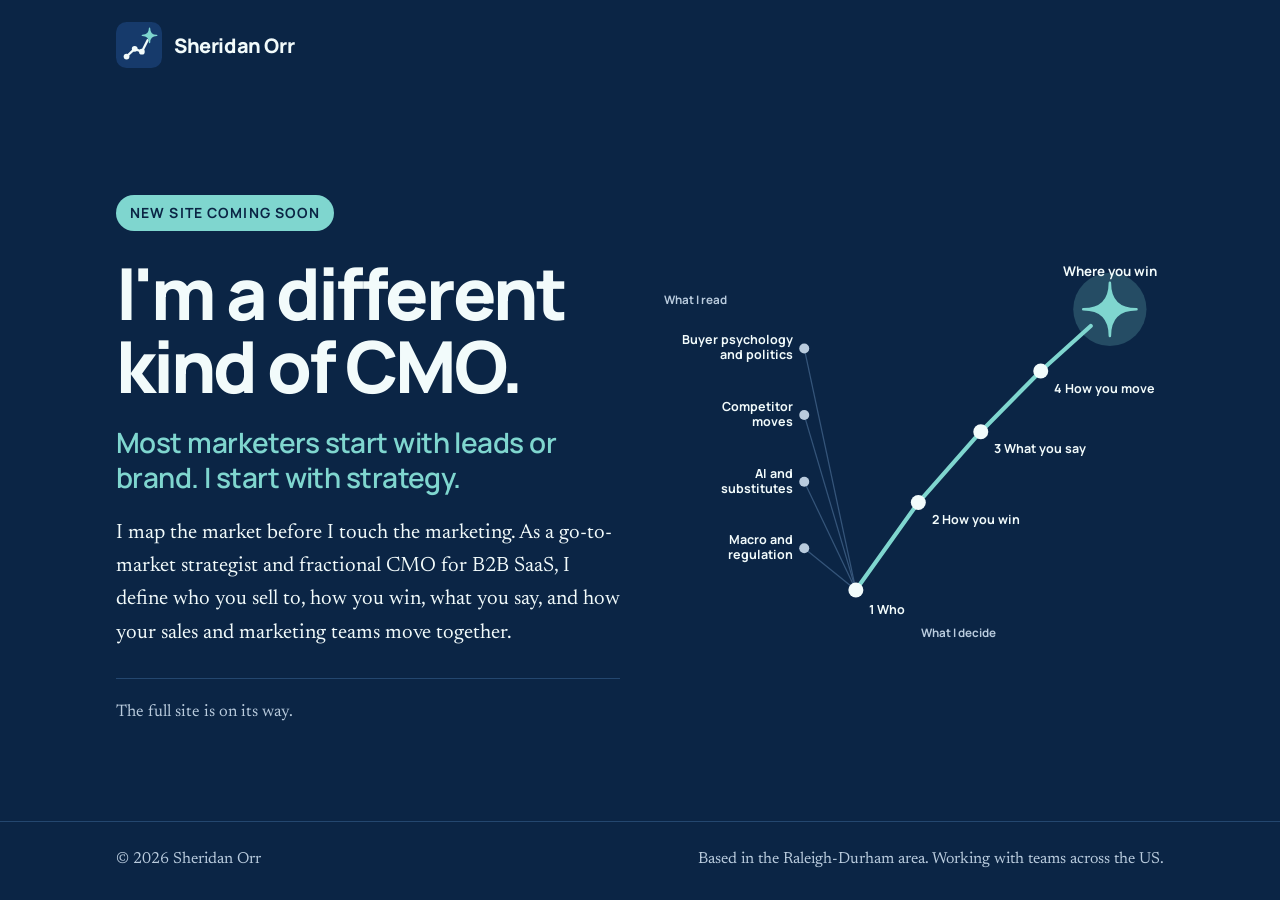
==== index.html @ fd5b73d7 "Add coming soon page Co-Authored-By: Claude Opus 5.5 <noreply@anthropic.com>" ====
<!DOCTYPE html>
<html lang="en">
<head>
<meta charset="utf-8">
<meta name="viewport" content="width=device-width, initial-scale=1, viewport-fit=cover">
<title>Sheridan Orr | Coming Soon</title>
<meta name="description" content="Go-to-market strategist and fractional CMO for B2B SaaS. I map the market before I touch the marketing. New site coming soon.">
<link rel="icon" href="data:image/svg+xml,%3Csvg xmlns='http://www.w3.org/2000/svg' viewBox='0 0 48 48'%3E%3Crect width='48' height='48' rx='11' fill='%230B2545'/%3E%3Cpath d='M11 36 L19.5 28 L27 31 L33 19' fill='none' stroke='%23F2FBFB' stroke-width='2.4' stroke-linecap='round' stroke-linejoin='round'/%3E%3Ccircle cx='11' cy='36' r='3' fill='%23F2FBFB'/%3E%3Ccircle cx='19.5' cy='28' r='3' fill='%23F2FBFB'/%3E%3Ccircle cx='27' cy='31' r='3' fill='%23F2FBFB'/%3E%3Cpath d='M35 6.5 Q35 14 42.5 14 Q35 14 35 21.5 Q35 14 27.5 14 Q35 14 35 6.5 Z' fill='%237FD6CF'/%3E%3C/svg%3E">
<link rel="preconnect" href="https://fonts.googleapis.com">
<link rel="preconnect" href="https://fonts.gstatic.com" crossorigin>
<link href="https://fonts.googleapis.com/css2?family=Manrope:wght@600;700;800&family=Newsreader:opsz,wght@6..72,400&display=swap" rel="stylesheet">
<style>
  :root {
    --navy: #0B2545;
    --on-navy: #F2FBFB;
    --on-navy-muted: #B9CBDD;
    --aqua: #7FD6CF;
    --coral: #F2705E;
    --node-faint: #35557A;
    --navy-rule: #24476F;
    --display: "Manrope", "Helvetica Neue", Arial, sans-serif;
    --text: "Newsreader", Georgia, "Times New Roman", serif;
  }
  *, *::before, *::after { box-sizing: border-box; }
  html, body { height: 100%; }
  body {
    margin: 0;
    background: var(--navy);
    color: var(--on-navy);
    font-family: var(--text);
    font-size: 1.1875rem;
    line-height: 1.65;
    -webkit-font-smoothing: antialiased;
    display: flex;
    flex-direction: column;
    min-height: 100vh;
    padding: env(safe-area-inset-top, 0px) 0 env(safe-area-inset-bottom, 0px);
  }
  .wrap { width: 100%; max-width: 1160px; margin: 0 auto; padding: 0 clamp(16px, 5vw, 56px); }

  header { padding: 22px 0; }
  .brand { display: inline-flex; align-items: center; gap: 12px; font-family: var(--display); font-weight: 800; font-size: 1.25rem; letter-spacing: -0.02em; }
  .brand svg { width: 46px; height: 46px; flex: none; }

  main { flex: 1; display: flex; align-items: center; }
  .hero { display: grid; grid-template-columns: repeat(12, 1fr); gap: 32px; align-items: center; padding: clamp(32px, 6vw, 72px) 0; }
  .hero-main { grid-column: 1 / span 6; }
  .hero-art { grid-column: 7 / span 6; }
  .hero-art svg { width: 100%; height: auto; display: block; }

  .eyebrow {
    display: inline-block;
    font-family: var(--display); font-weight: 700; font-size: 0.875rem;
    letter-spacing: 0.08em; text-transform: uppercase;
    color: var(--navy); background: var(--aqua);
    padding: 6px 14px; border-radius: 999px; margin: 0 0 26px;
  }
  h1 { font-family: var(--display); font-weight: 800; font-size: clamp(2.6rem, 5.6vw, 4.75rem); line-height: 1.02; letter-spacing: -0.04em; margin: 0 0 22px; text-wrap: balance; }
  .sub { font-family: var(--display); font-weight: 600; font-size: clamp(1.25rem, 2.2vw, 1.75rem); line-height: 1.25; letter-spacing: -0.02em; margin: 0 0 22px; color: var(--aqua); }
  .lede { font-size: 1.3rem; line-height: 1.6; max-width: 30em; margin: 0; color: var(--on-navy); }
  .note { margin: 28px 0 0; padding-top: 20px; border-top: 1px solid var(--navy-rule); max-width: 30em; color: var(--on-navy-muted); font-size: 1.05rem; }

  footer { padding: 24px 0 28px; color: var(--on-navy-muted); font-size: 1rem; border-top: 1px solid var(--navy-rule); }
  footer .wrap { display: flex; justify-content: space-between; gap: 12px; flex-wrap: wrap; }

  @media (max-width: 900px) {
    .hero { gap: 40px; }
    .hero-main, .hero-art { grid-column: 1 / -1; }
    .hero-art { max-width: 520px; }
  }
</style>
</head>
<body>

<header>
  <div class="wrap">
    <div class="brand">
      <svg viewBox="0 0 48 48" aria-hidden="true">
        <rect width="48" height="48" rx="11" fill="#163A6B"/>
        <path d="M11 36 L19.5 28 L27 31 L33 19" fill="none" stroke="#F2FBFB" stroke-width="2.4" stroke-linecap="round" stroke-linejoin="round"/>
        <circle cx="11" cy="36" r="3" fill="#F2FBFB"/>
        <circle cx="19.5" cy="28" r="3" fill="#F2FBFB"/>
        <circle cx="27" cy="31" r="3" fill="#F2FBFB"/>
        <path d="M35 6.5 Q35 14 42.5 14 Q35 14 35 21.5 Q35 14 27.5 14 Q35 14 35 6.5 Z" fill="#7FD6CF" stroke="#7FD6CF" stroke-width="1.4" stroke-linejoin="round"/>
      </svg>
      <span>Sheridan Orr</span>
    </div>
  </div>
</header>

<main>
  <div class="wrap">
    <div class="hero">
      <div class="hero-main">
        <p class="eyebrow">New site coming soon</p>
        <h1>I'm a different kind of CMO.</h1>
        <p class="sub">Most marketers start with leads or brand. I start with strategy.</p>
        <p class="lede">I map the market before I touch the marketing. As a go-to-market strategist and fractional CMO for B2B SaaS, I define who you sell to, how you win, what you say, and how your sales and marketing teams move together.</p>
        <p class="note">The full site is on its way.</p>
      </div>
      <div class="hero-art">
        <svg viewBox="0 0 610 480" role="img" aria-label="Four forces on the left: buyer psychology and politics, competitor moves, AI and substitutes, and macro and regulation. They converge into a rising path of four decisions: who, how you win, what you say, and how you move. The path ends at a bright star labeled where you win.">
          <text x="10" y="52" font-family="Manrope, Helvetica, Arial, sans-serif" font-weight="700" font-size="14" fill="#B9CBDD">What I read</text>
          <g stroke="#35557A" stroke-width="1.5" fill="none">
            <path d="M178 105 L240 395"/><path d="M178 185 L240 395"/><path d="M178 265 L240 395"/><path d="M178 345 L240 395"/>
          </g>
          <g fill="#B9CBDD"><circle cx="178" cy="105" r="6"/><circle cx="178" cy="185" r="6"/><circle cx="178" cy="265" r="6"/><circle cx="178" cy="345" r="6"/></g>
          <g font-family="Manrope, Helvetica, Arial, sans-serif" font-weight="700" font-size="15" fill="#F2FBFB" text-anchor="end">
            <text x="164" y="100">Buyer psychology</text><text x="164" y="118">and politics</text>
            <text x="164" y="180">Competitor</text><text x="164" y="198">moves</text>
            <text x="164" y="260">AI and</text><text x="164" y="278">substitutes</text>
            <text x="164" y="340">Macro and</text><text x="164" y="358">regulation</text>
          </g>
          <path d="M240 395 L315 290 L390 205 L462 132 L522 78" fill="none" stroke="#7FD6CF" stroke-width="5" stroke-linecap="round" stroke-linejoin="round"/>
          <g fill="#F2FBFB"><circle cx="240" cy="395" r="9"/><circle cx="315" cy="290" r="9"/><circle cx="390" cy="205" r="9"/><circle cx="462" cy="132" r="9"/></g>
          <g font-family="Manrope, Helvetica, Arial, sans-serif" font-weight="700" font-size="15" fill="#F2FBFB">
            <text x="256" y="424">1  Who</text>
            <text x="331" y="316">2  How you win</text>
            <text x="406" y="231">3  What you say</text>
            <text x="478" y="158">4  How you move</text>
            <text x="318" y="452" font-size="14" fill="#B9CBDD">What I decide</text>
          </g>
          <circle cx="545" cy="58" r="44" fill="#7FD6CF" opacity="0.22"/>
          <path d="M545 26 Q545 58 577 58 Q545 58 545 90 Q545 58 513 58 Q545 58 545 26 Z" fill="#7FD6CF" stroke="#7FD6CF" stroke-width="3" stroke-linejoin="round"/>
          <text x="545" y="18" font-family="Manrope, Helvetica, Arial, sans-serif" font-weight="700" font-size="16" fill="#F2FBFB" text-anchor="middle">Where you win</text>
        </svg>
      </div>
    </div>
  </div>
</main>

<footer>
  <div class="wrap">
    <span>&copy; 2026 Sheridan Orr</span>
    <span>Based in the Raleigh-Durham area. Working with teams across the US.</span>
  </div>
</footer>

</body>
</html>
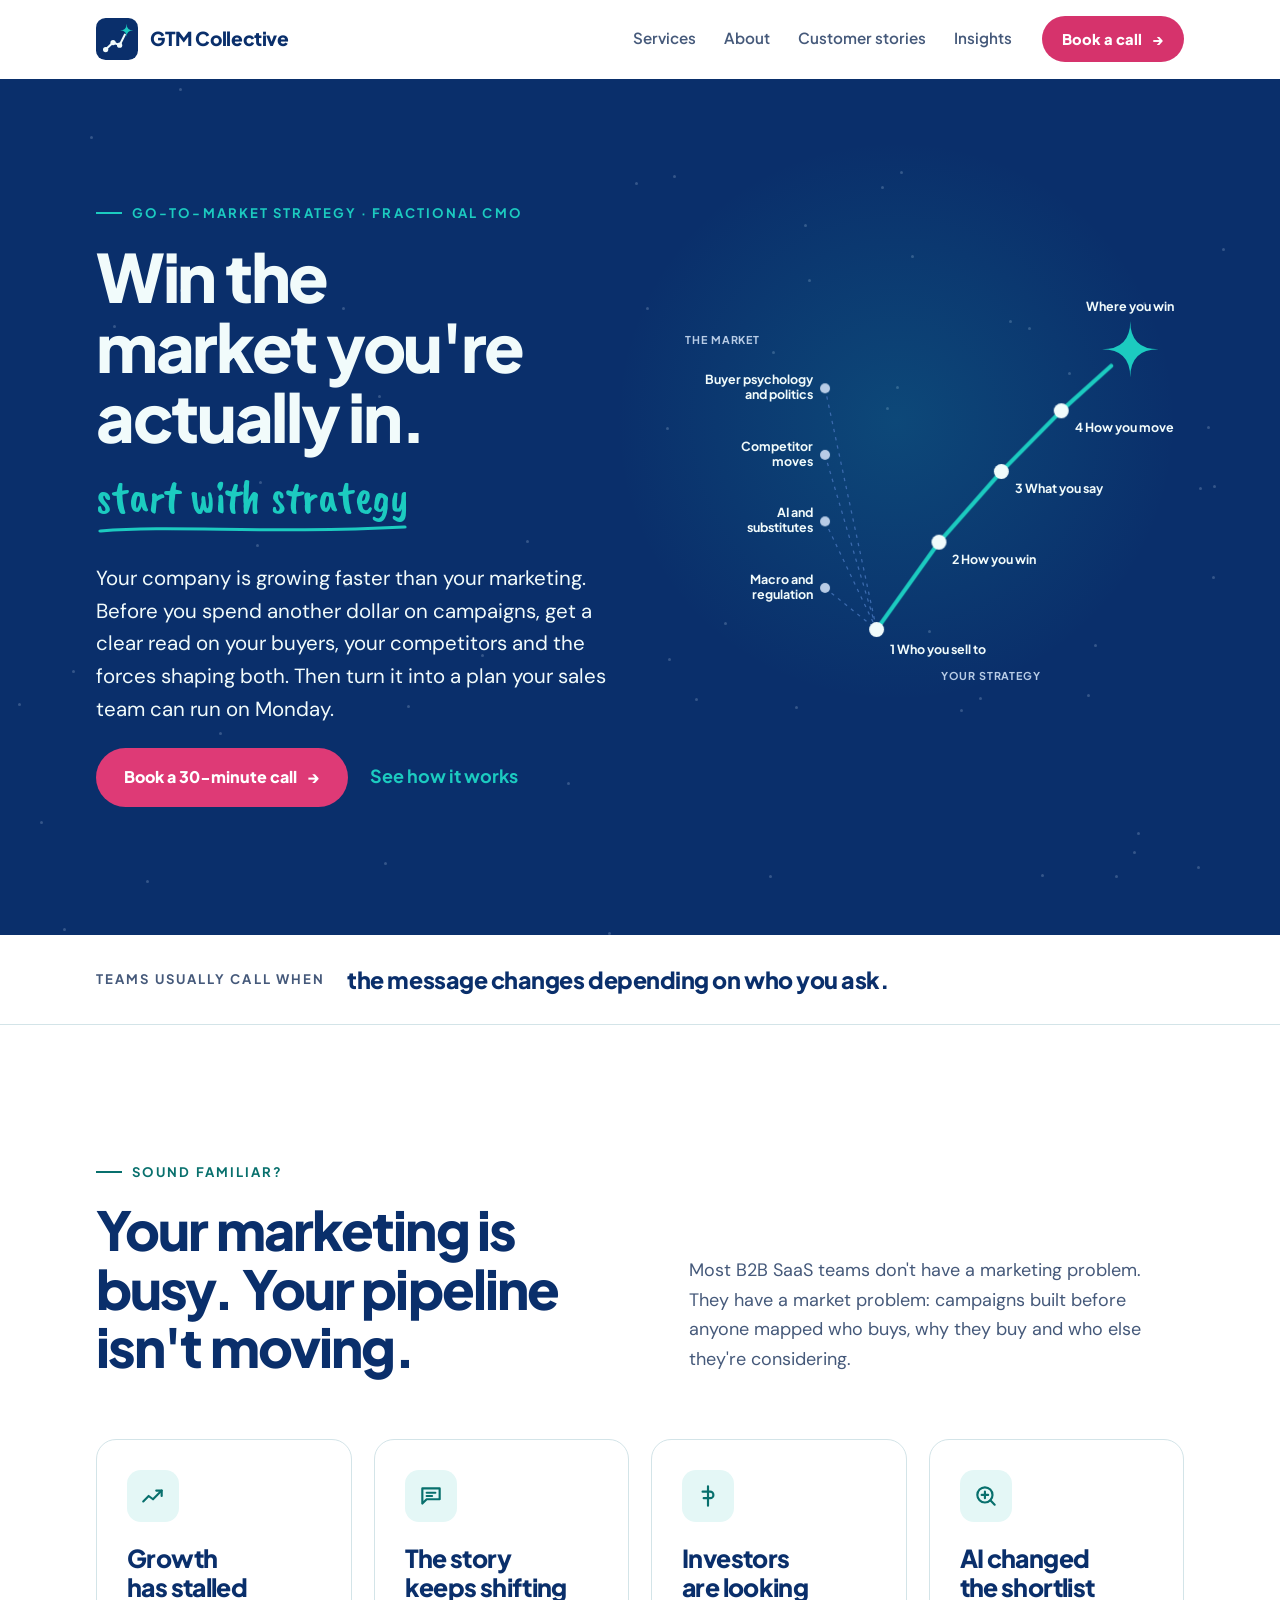
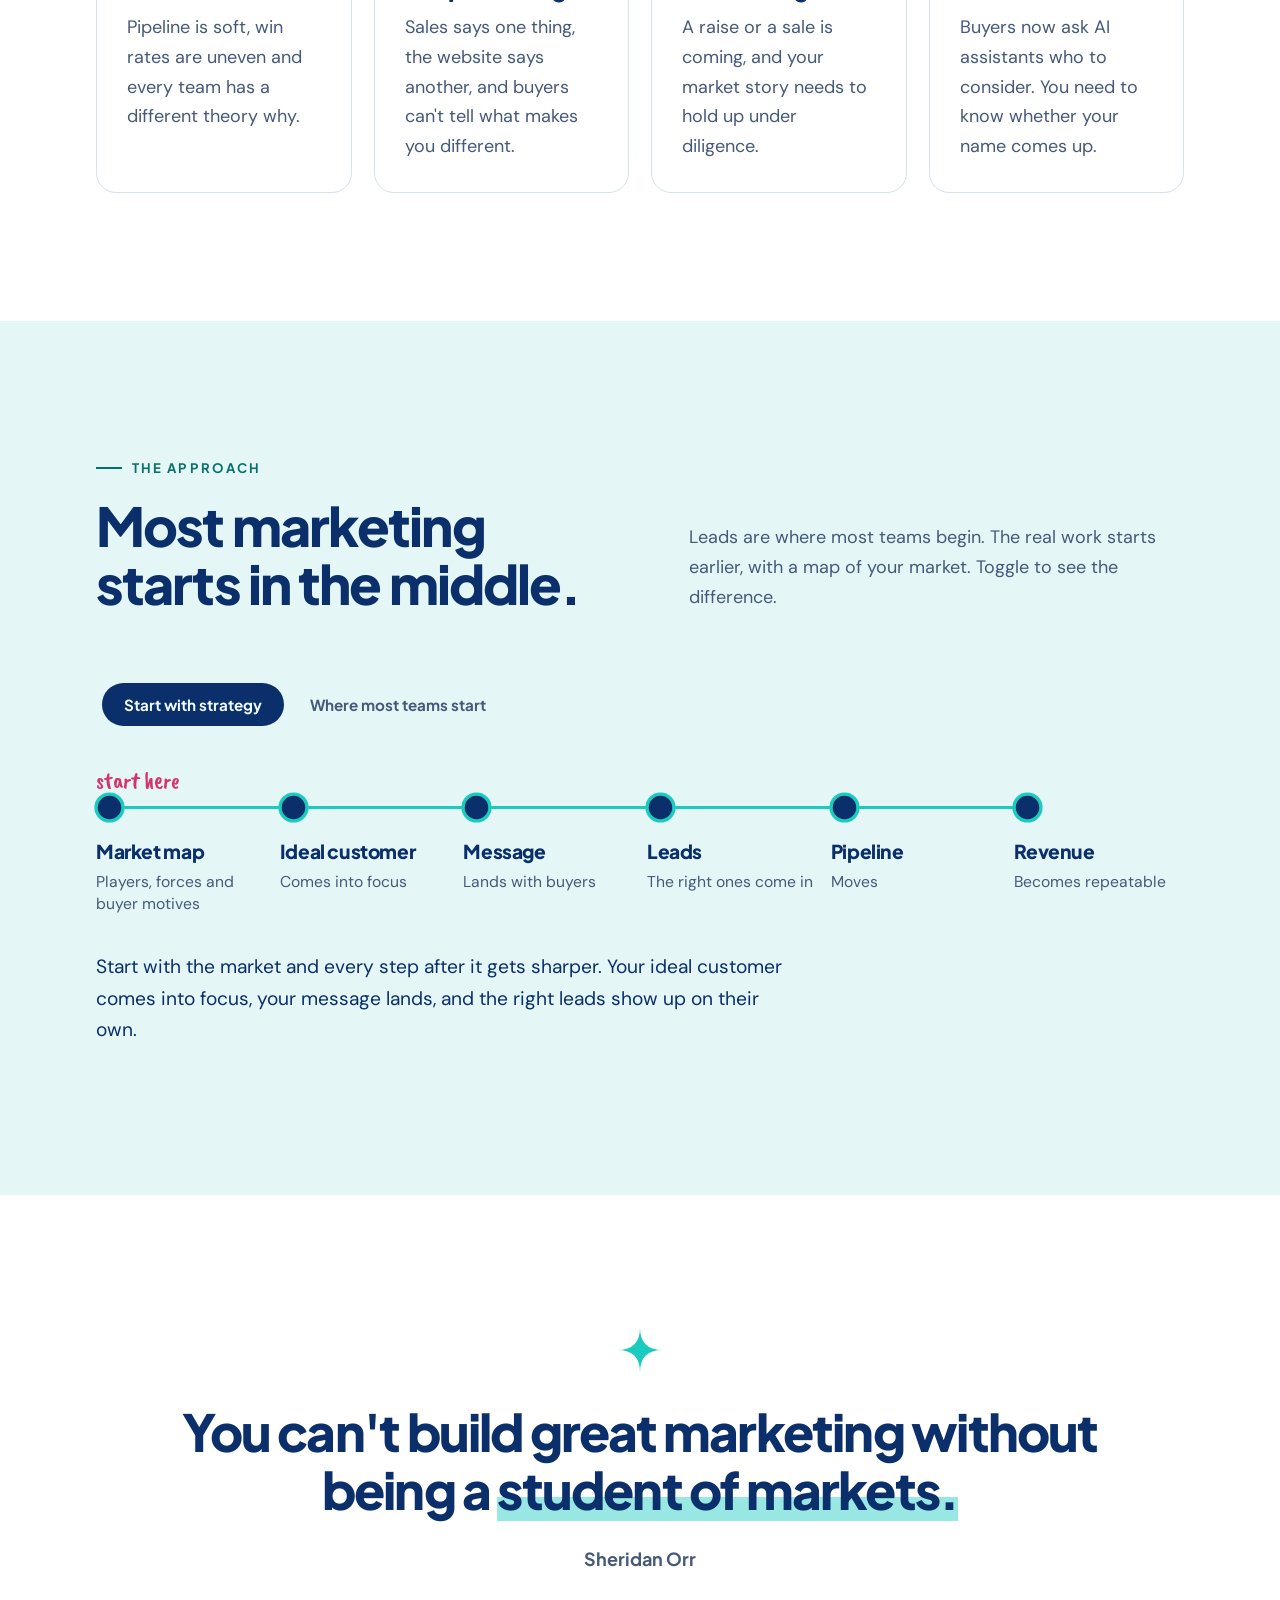
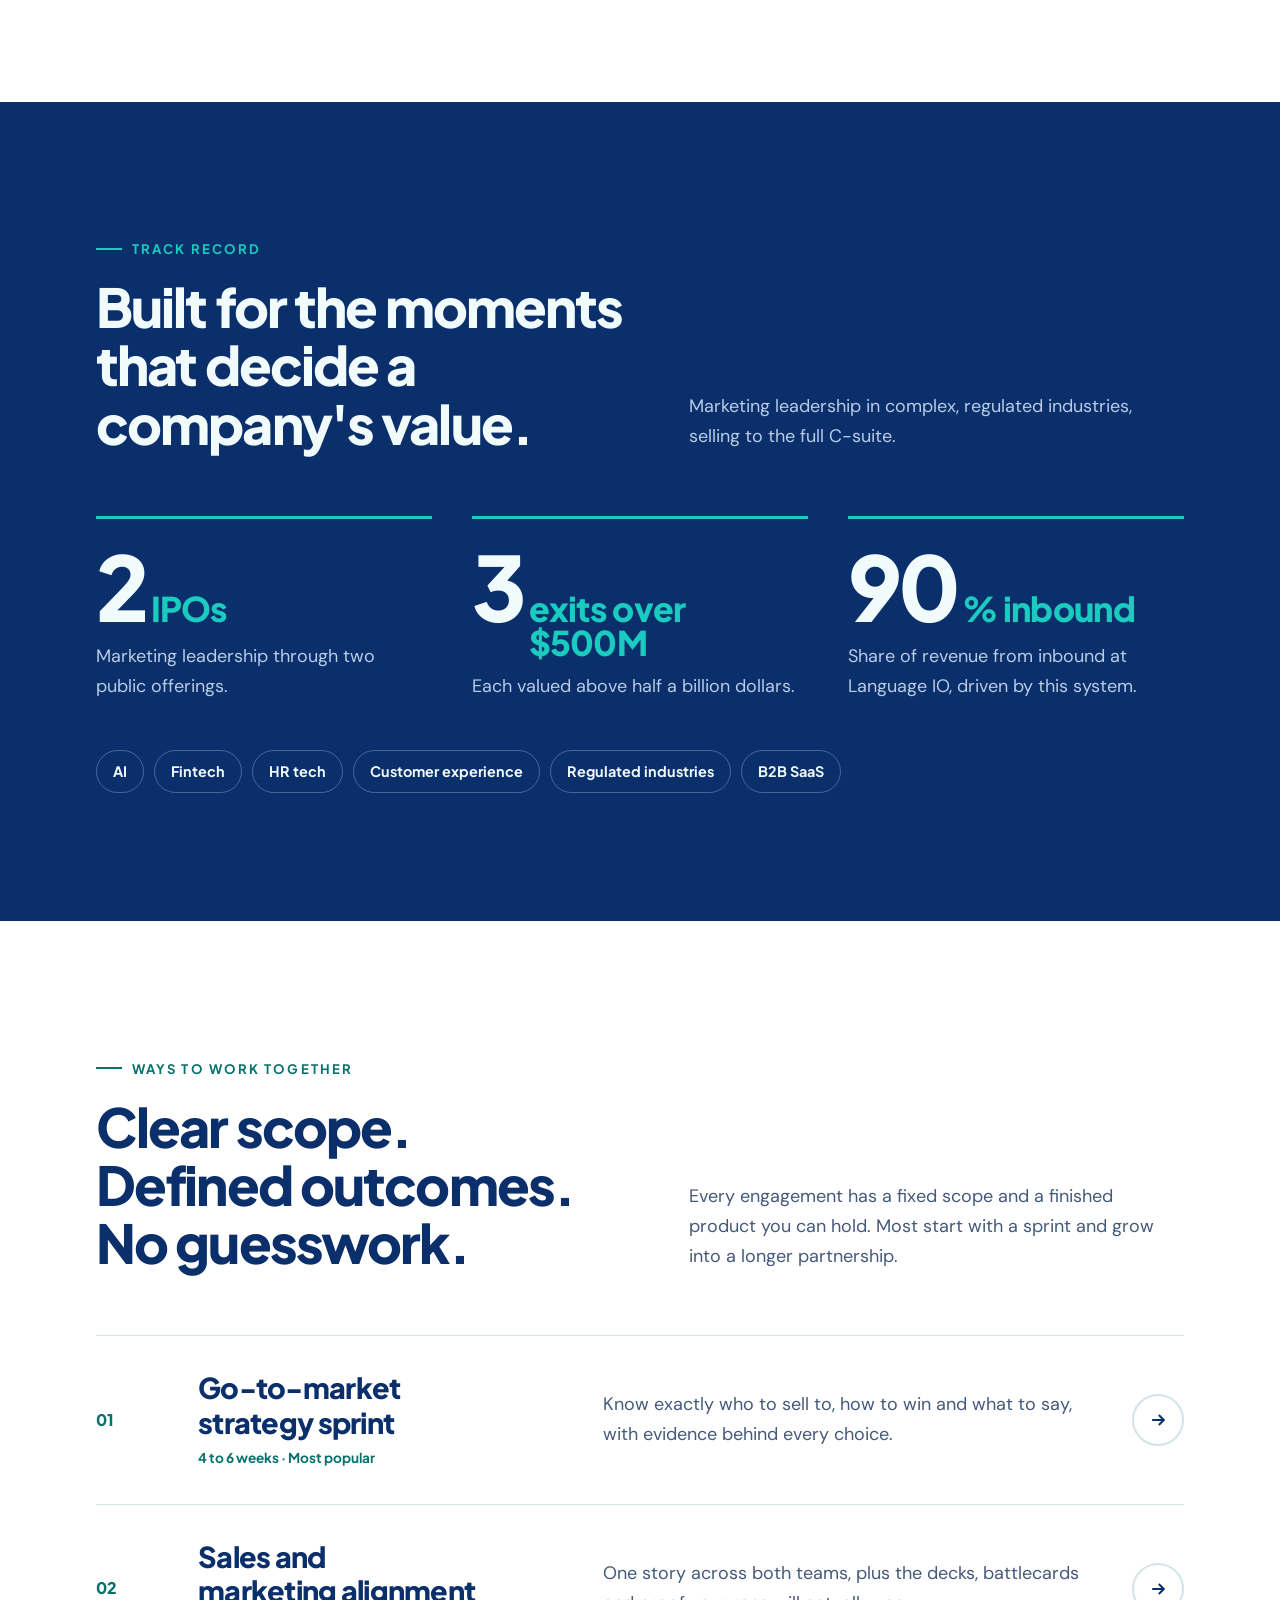
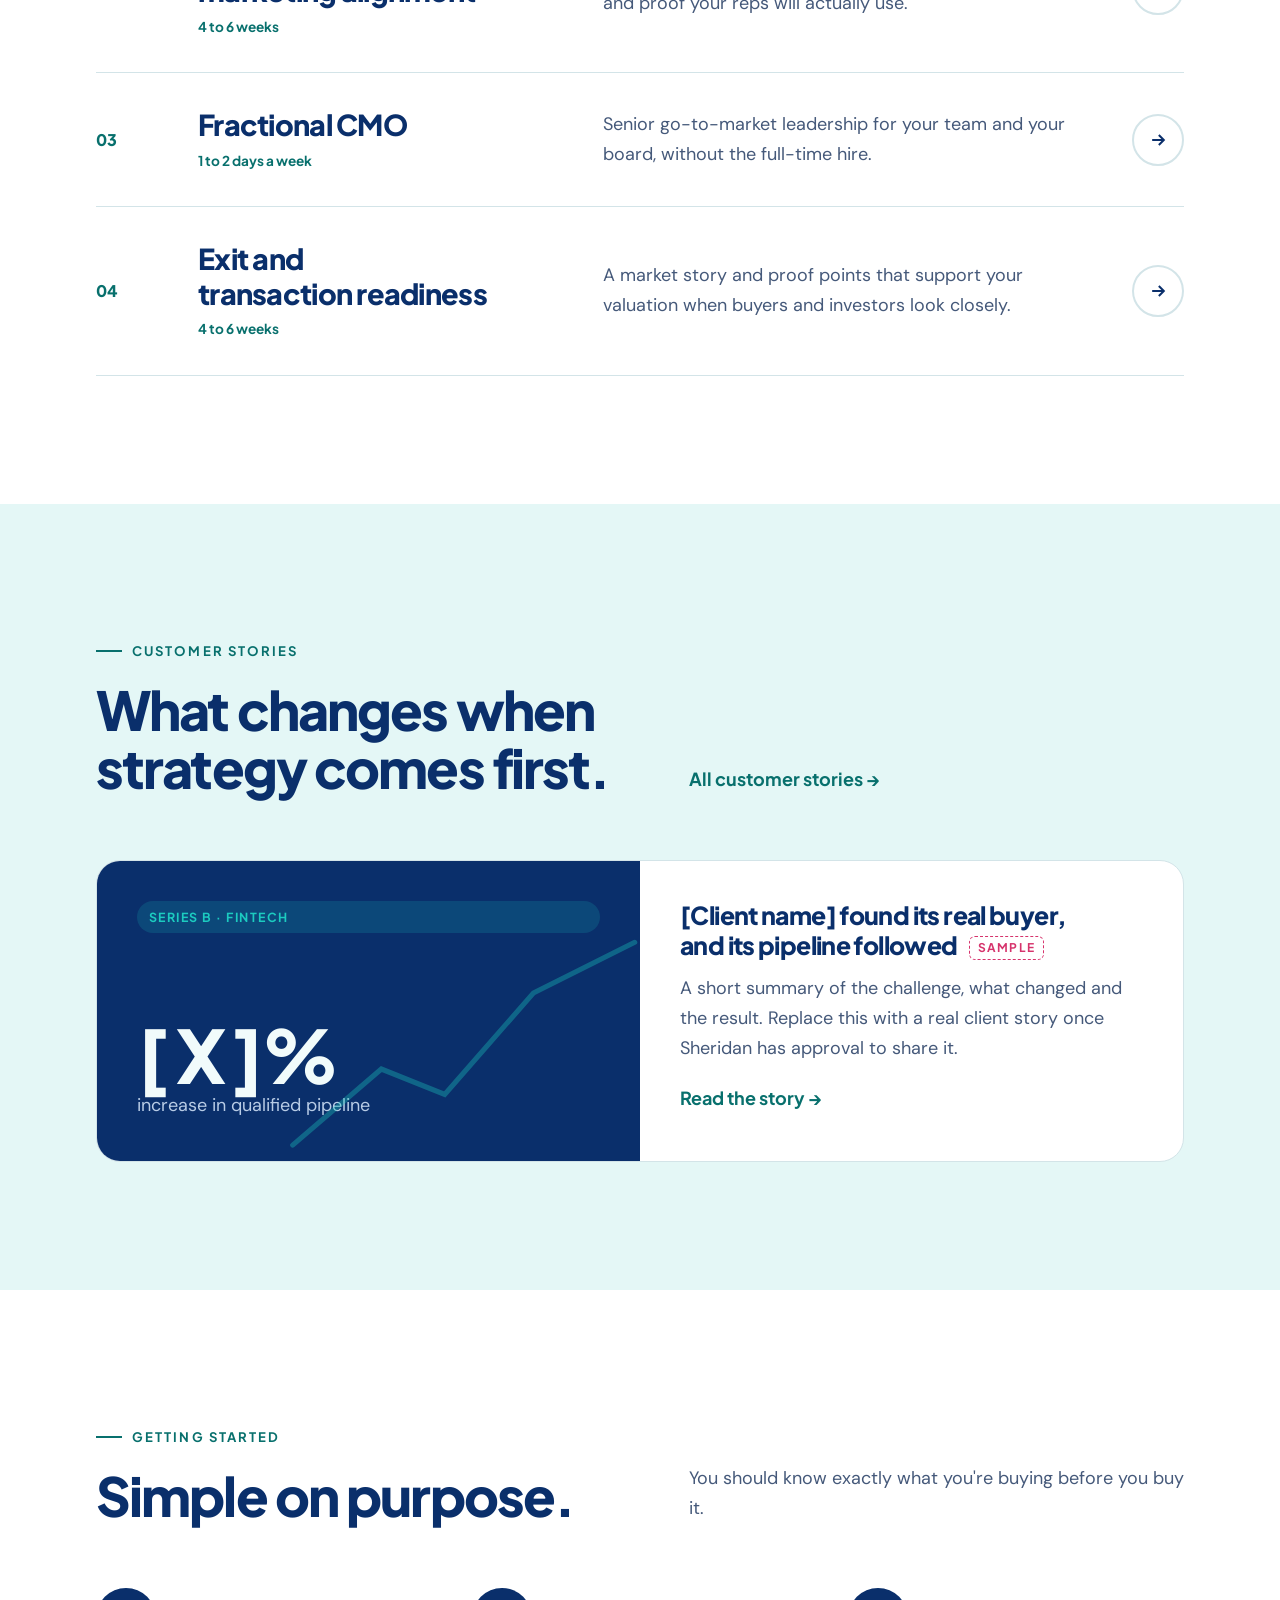
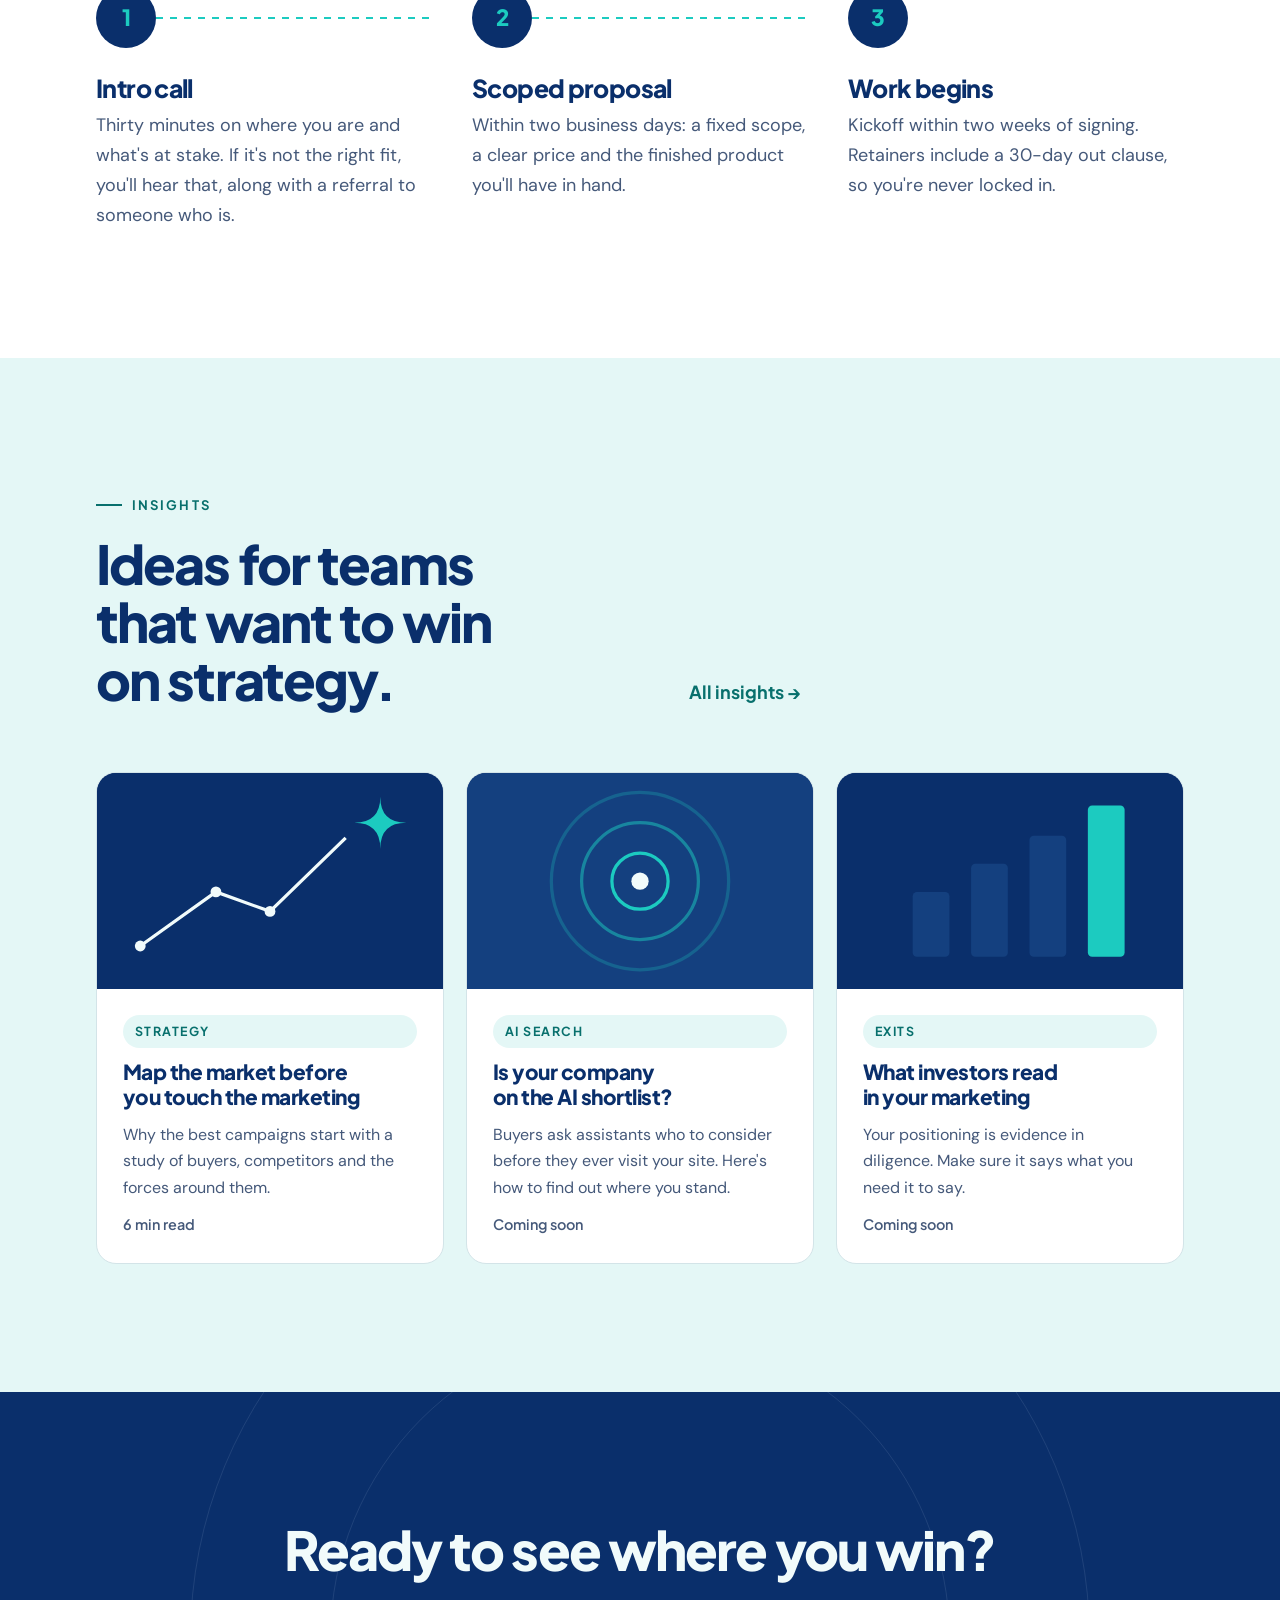
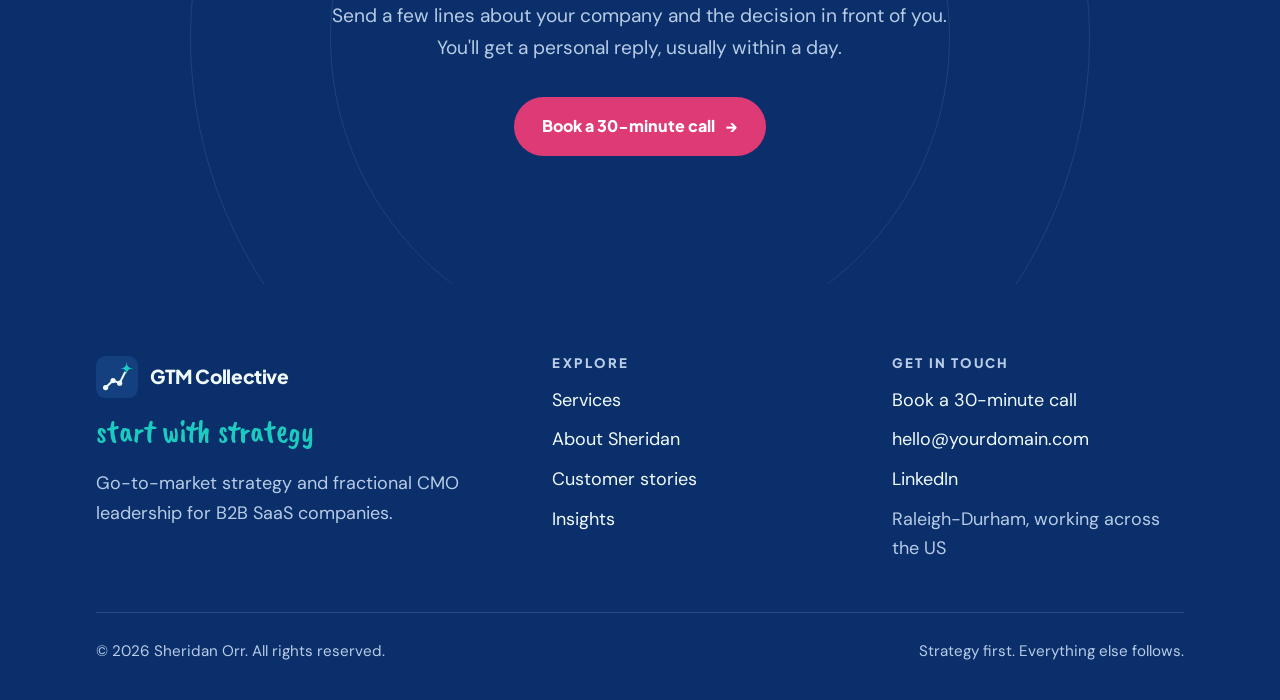
==== commit f2559dfd: "Launch the full GTM Collective site Replaces the coming soon page with the seven-page site: home, se" ====
--- a/index.html
+++ b/index.html
@@ -2,139 +2,218 @@
 <html lang="en">
 <head>
 <meta charset="utf-8">
-<meta name="viewport" content="width=device-width, initial-scale=1, viewport-fit=cover">
-<title>Sheridan Orr | Coming Soon</title>
-<meta name="description" content="Go-to-market strategist and fractional CMO for B2B SaaS. I map the market before I touch the marketing. New site coming soon.">
-<link rel="icon" href="data:image/svg+xml,%3Csvg xmlns='http://www.w3.org/2000/svg' viewBox='0 0 48 48'%3E%3Crect width='48' height='48' rx='11' fill='%230B2545'/%3E%3Cpath d='M11 36 L19.5 28 L27 31 L33 19' fill='none' stroke='%23F2FBFB' stroke-width='2.4' stroke-linecap='round' stroke-linejoin='round'/%3E%3Ccircle cx='11' cy='36' r='3' fill='%23F2FBFB'/%3E%3Ccircle cx='19.5' cy='28' r='3' fill='%23F2FBFB'/%3E%3Ccircle cx='27' cy='31' r='3' fill='%23F2FBFB'/%3E%3Cpath d='M35 6.5 Q35 14 42.5 14 Q35 14 35 21.5 Q35 14 27.5 14 Q35 14 35 6.5 Z' fill='%237FD6CF'/%3E%3C/svg%3E">
-<link rel="preconnect" href="https://fonts.googleapis.com">
-<link rel="preconnect" href="https://fonts.gstatic.com" crossorigin>
-<link href="https://fonts.googleapis.com/css2?family=Manrope:wght@600;700;800&family=Newsreader:opsz,wght@6..72,400&display=swap" rel="stylesheet">
-<style>
-  :root {
-    --navy: #0B2545;
-    --on-navy: #F2FBFB;
-    --on-navy-muted: #B9CBDD;
-    --aqua: #7FD6CF;
-    --coral: #F2705E;
-    --node-faint: #35557A;
-    --navy-rule: #24476F;
-    --display: "Manrope", "Helvetica Neue", Arial, sans-serif;
-    --text: "Newsreader", Georgia, "Times New Roman", serif;
-  }
-  *, *::before, *::after { box-sizing: border-box; }
-  html, body { height: 100%; }
-  body {
-    margin: 0;
-    background: var(--navy);
-    color: var(--on-navy);
-    font-family: var(--text);
-    font-size: 1.1875rem;
-    line-height: 1.65;
-    -webkit-font-smoothing: antialiased;
-    display: flex;
-    flex-direction: column;
-    min-height: 100vh;
-    padding: env(safe-area-inset-top, 0px) 0 env(safe-area-inset-bottom, 0px);
-  }
-  .wrap { width: 100%; max-width: 1160px; margin: 0 auto; padding: 0 clamp(16px, 5vw, 56px); }
-
-  header { padding: 22px 0; }
-  .brand { display: inline-flex; align-items: center; gap: 12px; font-family: var(--display); font-weight: 800; font-size: 1.25rem; letter-spacing: -0.02em; }
-  .brand svg { width: 46px; height: 46px; flex: none; }
-
-  main { flex: 1; display: flex; align-items: center; }
-  .hero { display: grid; grid-template-columns: repeat(12, 1fr); gap: 32px; align-items: center; padding: clamp(32px, 6vw, 72px) 0; }
-  .hero-main { grid-column: 1 / span 6; }
-  .hero-art { grid-column: 7 / span 6; }
-  .hero-art svg { width: 100%; height: auto; display: block; }
-
-  .eyebrow {
-    display: inline-block;
-    font-family: var(--display); font-weight: 700; font-size: 0.875rem;
-    letter-spacing: 0.08em; text-transform: uppercase;
-    color: var(--navy); background: var(--aqua);
-    padding: 6px 14px; border-radius: 999px; margin: 0 0 26px;
-  }
-  h1 { font-family: var(--display); font-weight: 800; font-size: clamp(2.6rem, 5.6vw, 4.75rem); line-height: 1.02; letter-spacing: -0.04em; margin: 0 0 22px; text-wrap: balance; }
-  .sub { font-family: var(--display); font-weight: 600; font-size: clamp(1.25rem, 2.2vw, 1.75rem); line-height: 1.25; letter-spacing: -0.02em; margin: 0 0 22px; color: var(--aqua); }
-  .lede { font-size: 1.3rem; line-height: 1.6; max-width: 30em; margin: 0; color: var(--on-navy); }
-  .note { margin: 28px 0 0; padding-top: 20px; border-top: 1px solid var(--navy-rule); max-width: 30em; color: var(--on-navy-muted); font-size: 1.05rem; }
-
-  footer { padding: 24px 0 28px; color: var(--on-navy-muted); font-size: 1rem; border-top: 1px solid var(--navy-rule); }
-  footer .wrap { display: flex; justify-content: space-between; gap: 12px; flex-wrap: wrap; }
-
-  @media (max-width: 900px) {
-    .hero { gap: 40px; }
-    .hero-main, .hero-art { grid-column: 1 / -1; }
-    .hero-art { max-width: 520px; }
-  }
-</style>
+<meta name="viewport" content="width=device-width, initial-scale=1">
+<title>Sheridan Orr | Go-to-market strategy and fractional CMO</title>
+<meta name="description" content="Go-to-market strategy and fractional CMO leadership for B2B SaaS companies scaling faster than their marketing.">
+<link rel="preconnect" href="https://fonts.googleapis.com"><link rel="preconnect" href="https://fonts.gstatic.com" crossorigin>
+<link href="https://fonts.googleapis.com/css2?family=Plus+Jakarta+Sans:wght@600;700;800&family=DM+Sans:wght@400;500;700&family=Caveat+Brush&display=swap" rel="stylesheet">
+<link rel="stylesheet" href="assets/site.css">
 </head>
 <body>
-
-<header>
-  <div class="wrap">
-    <div class="brand">
-      <svg viewBox="0 0 48 48" aria-hidden="true">
-        <rect width="48" height="48" rx="11" fill="#163A6B"/>
-        <path d="M11 36 L19.5 28 L27 31 L33 19" fill="none" stroke="#F2FBFB" stroke-width="2.4" stroke-linecap="round" stroke-linejoin="round"/>
-        <circle cx="11" cy="36" r="3" fill="#F2FBFB"/>
-        <circle cx="19.5" cy="28" r="3" fill="#F2FBFB"/>
-        <circle cx="27" cy="31" r="3" fill="#F2FBFB"/>
-        <path d="M35 6.5 Q35 14 42.5 14 Q35 14 35 21.5 Q35 14 27.5 14 Q35 14 35 6.5 Z" fill="#7FD6CF" stroke="#7FD6CF" stroke-width="1.4" stroke-linejoin="round"/>
+<header id="site-head"></header>
+
+<main>
+<!-- HERO -->
+<div class="hero navy" data-glow>
+  <div class="stars" data-n="60"></div><div class="glow"></div>
+  <div class="wrap grid">
+    <div>
+      <div class="eyebrow">Go-to-market strategy &middot; Fractional CMO</div>
+      <h1 data-split>Win the market you're actually in.</h1>
+      <div class="script" data-ul>start with strategy</div>
+      <p class="lede">Your company is growing faster than your marketing. Before you spend another dollar on campaigns, get a clear read on your buyers, your competitors and the forces shaping both. Then turn it into a plan your sales team can run on Monday.</p>
+      <div class="btn-row">
+        <a class="btn" href="contact.html">Book a 30-minute call <span class="arr">&rarr;</span></a>
+        <a class="link" href="#approach">See how it works</a>
+      </div>
+    </div>
+    <div>
+      <svg class="map" viewBox="0 0 610 480" role="img" aria-label="Market forces converge into a rising path of four decisions: who you sell to, how you win, what you say and how you move. The path ends at a star labeled where you win.">
+        <text class="lbl cap" x="10" y="52" style="--t:.3s">The market</text>
+        <g>
+          <path class="force-line" d="M178 105 L240 395"/><path class="force-line" d="M178 185 L240 395"/><path class="force-line" d="M178 265 L240 395"/><path class="force-line" d="M178 345 L240 395"/>
+        </g>
+        <g fill="#B8CCE6"><circle class="node" cx="178" cy="105" r="6" style="--t:.4s;fill:#B8CCE6"/><circle class="node" cx="178" cy="185" r="6" style="--t:.5s;fill:#B8CCE6"/><circle class="node" cx="178" cy="265" r="6" style="--t:.6s;fill:#B8CCE6"/><circle class="node" cx="178" cy="345" r="6" style="--t:.7s;fill:#B8CCE6"/></g>
+        <g text-anchor="end">
+          <text class="lbl" x="164" y="100" style="--t:.45s">Buyer psychology</text><text class="lbl" x="164" y="118" style="--t:.45s">and politics</text>
+          <text class="lbl" x="164" y="180" style="--t:.55s">Competitor</text><text class="lbl" x="164" y="198" style="--t:.55s">moves</text>
+          <text class="lbl" x="164" y="260" style="--t:.65s">AI and</text><text class="lbl" x="164" y="278" style="--t:.65s">substitutes</text>
+          <text class="lbl" x="164" y="340" style="--t:.75s">Macro and</text><text class="lbl" x="164" y="358" style="--t:.75s">regulation</text>
+        </g>
+        <path class="path" d="M240 395 L315 290 L390 205 L462 132 L522 78"/>
+        <circle class="node" cx="240" cy="395" r="9" style="--t:1.1s"/><circle class="node" cx="315" cy="290" r="9" style="--t:1.5s"/><circle class="node" cx="390" cy="205" r="9" style="--t:1.9s"/><circle class="node" cx="462" cy="132" r="9" style="--t:2.3s"/>
+        <text class="lbl" x="256" y="424" style="--t:1.2s">1  Who you sell to</text>
+        <text class="lbl" x="331" y="316" style="--t:1.6s">2  How you win</text>
+        <text class="lbl" x="406" y="231" style="--t:2s">3  What you say</text>
+        <text class="lbl" x="478" y="158" style="--t:2.4s">4  How you move</text>
+        <text class="lbl cap" x="318" y="456" style="--t:2.5s">Your strategy</text>
+        <circle class="halo" cx="545" cy="58" r="40"/>
+        <path class="star" d="M545 24 Q545 58 579 58 Q545 58 545 92 Q545 58 511 58 Q545 58 545 24 Z"/>
+        <text class="lbl" x="545" y="12" text-anchor="middle" style="--t:2.9s">Where you win</text>
       </svg>
-      <span>Sheridan Orr</span>
-    </div>
-  </div>
-</header>
-
-<main>
-  <div class="wrap">
-    <div class="hero">
-      <div class="hero-main">
-        <p class="eyebrow">New site coming soon</p>
-        <h1>I'm a different kind of CMO.</h1>
-        <p class="sub">Most marketers start with leads or brand. I start with strategy.</p>
-        <p class="lede">I map the market before I touch the marketing. As a go-to-market strategist and fractional CMO for B2B SaaS, I define who you sell to, how you win, what you say, and how your sales and marketing teams move together.</p>
-        <p class="note">The full site is on its way.</p>
+    </div>
+  </div>
+</div>
+
+<!-- MOMENTS TICKER -->
+<div class="ticker">
+  <div class="wrap">
+    <span class="lbl">Teams usually call when</span>
+    <div class="rot" aria-live="polite">
+      <span>pipeline is soft and nobody agrees why.</span>
+      <span>the message changes depending on who you ask.</span>
+      <span>a raise or a sale is on the horizon.</span>
+      <span>buyers are building shortlists in AI assistants.</span>
+      <span>the first senior marketing hire is still a year away.</span>
+    </div>
+  </div>
+</div>
+
+<!-- SOUND FAMILIAR -->
+<section>
+  <div class="wrap">
+    <div class="sec-head">
+      <div class="rv"><div class="eyebrow">Sound familiar?</div><h2>Your marketing is busy. Your pipeline isn't moving.</h2></div>
+      <p class="rv" style="--d:.1s">Most B2B SaaS teams don't have a marketing problem. They have a market problem: campaigns built before anyone mapped who buys, why they buy and who else they're considering.</p>
+    </div>
+    <div class="cards four" data-stagger>
+      <div class="card"><div class="ic"><svg viewBox="0 0 24 24"><path d="M3 17l5-5 4 3 8-8"/><path d="M15 7h5v5"/></svg></div><h3>Growth has stalled</h3><p>Pipeline is soft, win rates are uneven and every team has a different theory why.</p></div>
+      <div class="card"><div class="ic"><svg viewBox="0 0 24 24"><path d="M4 5h16v10H8l-4 4z"/><path d="M8 9h8M8 12h5"/></svg></div><h3>The story keeps shifting</h3><p>Sales says one thing, the website says another, and buyers can't tell what makes you different.</p></div>
+      <div class="card"><div class="ic"><svg viewBox="0 0 24 24"><path d="M12 3v18M7 8h7a3 3 0 0 1 0 6H8"/></svg></div><h3>Investors are looking</h3><p>A raise or a sale is coming, and your market story needs to hold up under diligence.</p></div>
+      <div class="card"><div class="ic"><svg viewBox="0 0 24 24"><circle cx="11" cy="11" r="7"/><path d="M20 20l-4-4M11 8v6M8 11h6"/></svg></div><h3>AI changed the shortlist</h3><p>Buyers now ask AI assistants who to consider. You need to know whether your name comes up.</p></div>
+    </div>
+  </div>
+</section>
+
+<!-- APPROACH -->
+<section class="mist" id="approach">
+  <div class="wrap">
+    <div class="sec-head">
+      <div class="rv"><div class="eyebrow">The approach</div><h2>Most marketing starts in the middle.</h2></div>
+      <p class="rv" style="--d:.1s">Leads are where most teams begin. The real work starts earlier, with a map of your market. Toggle to see the difference.</p>
+    </div>
+    <div class="flow-ctl rv" role="group" aria-label="Compare approaches">
+      <button data-mode="us" class="on">Start with strategy</button>
+      <button data-mode="most">Where most teams start</button>
+    </div>
+    <ol class="flow rv">
+      <div class="bar"></div>
+      <li class="stage"><span class="flag">start here</span><i class="dot"></i><b>Market map</b><span>Players, forces and buyer motives</span></li>
+      <li class="stage"><i class="dot"></i><b>Ideal customer</b><span>Comes into focus</span></li>
+      <li class="stage"><i class="dot"></i><b>Message</b><span>Lands with buyers</span></li>
+      <li class="stage"><span class="flag">most start here</span><i class="dot"></i><b>Leads</b><span>The right ones come in</span></li>
+      <li class="stage"><i class="dot"></i><b>Pipeline</b><span>Moves</span></li>
+      <li class="stage"><i class="dot"></i><b>Revenue</b><span>Becomes repeatable</span></li>
+    </ol>
+    <p class="flow-note">Start with the market and every step after it gets sharper.</p>
+  </div>
+</section>
+
+<!-- QUOTE -->
+<section class="quote">
+  <div class="wrap">
+    <svg class="mark" viewBox="0 0 48 48" aria-hidden="true"><path d="M24 4 Q24 24 44 24 Q24 24 24 44 Q24 24 4 24 Q24 24 24 4 Z" fill="#1CCBC0"/></svg>
+    <blockquote class="rv">You can't build great marketing without being a <span class="hl">student of markets.</span></blockquote>
+    <cite>Sheridan Orr</cite>
+  </div>
+</section>
+
+<!-- PROOF -->
+<section class="navy">
+  <div class="wrap">
+    <div class="sec-head">
+      <div class="rv"><div class="eyebrow">Track record</div><h2>Built for the moments that decide a company's value.</h2></div>
+      <p class="rv" style="--d:.1s">Marketing leadership in complex, regulated industries, selling to the full C-suite.</p>
+    </div>
+    <div class="stats">
+      <div class="stat rv"><div class="n"><span data-count="2">0</span><small>IPOs</small></div><p>Marketing leadership through two public offerings.</p></div>
+      <div class="stat rv" style="--d:.12s"><div class="n"><span data-count="3">0</span><small>exits over $500M</small></div><p>Each valued above half a billion dollars.</p></div>
+      <div class="stat rv" style="--d:.24s"><div class="n"><span data-count="90">0</span><small>% inbound</small></div><p>Share of revenue from inbound at Language IO, driven by this system.</p></div>
+    </div>
+    <div class="chips rv"><span class="chip">AI</span><span class="chip">Fintech</span><span class="chip">HR tech</span><span class="chip">Customer experience</span><span class="chip">Regulated industries</span><span class="chip">B2B SaaS</span></div>
+  </div>
+</section>
+
+<!-- SERVICES -->
+<section id="services">
+  <div class="wrap">
+    <div class="sec-head">
+      <div class="rv"><div class="eyebrow">Ways to work together</div><h2>Clear scope. Defined outcomes. No guesswork.</h2></div>
+      <p class="rv" style="--d:.1s">Every engagement has a fixed scope and a finished product you can hold. Most start with a sprint and grow into a longer partnership.</p>
+    </div>
+    <div class="rv">
+      <a class="svc" href="services.html#sprint"><span class="k">01</span><div><h3>Go-to-market strategy sprint</h3><span class="when">4 to 6 weeks &middot; Most popular</span></div><p>Know exactly who to sell to, how to win and what to say, with evidence behind every choice.</p><span class="go"><svg viewBox="0 0 24 24"><path d="M5 12h14M13 6l6 6-6 6"/></svg></span></a>
+      <a class="svc" href="services.html#alignment"><span class="k">02</span><div><h3>Sales and marketing alignment</h3><span class="when">4 to 6 weeks</span></div><p>One story across both teams, plus the decks, battlecards and proof your reps will actually use.</p><span class="go"><svg viewBox="0 0 24 24"><path d="M5 12h14M13 6l6 6-6 6"/></svg></span></a>
+      <a class="svc" href="services.html#fractional"><span class="k">03</span><div><h3>Fractional CMO</h3><span class="when">1 to 2 days a week</span></div><p>Senior go-to-market leadership for your team and your board, without the full-time hire.</p><span class="go"><svg viewBox="0 0 24 24"><path d="M5 12h14M13 6l6 6-6 6"/></svg></span></a>
+      <a class="svc" href="services.html#exit"><span class="k">04</span><div><h3>Exit and transaction readiness</h3><span class="when">4 to 6 weeks</span></div><p>A market story and proof points that support your valuation when buyers and investors look closely.</p><span class="go"><svg viewBox="0 0 24 24"><path d="M5 12h14M13 6l6 6-6 6"/></svg></span></a>
+    </div>
+  </div>
+</section>
+
+<!-- STORIES -->
+<section class="mist">
+  <div class="wrap">
+    <div class="sec-head">
+      <div class="rv"><div class="eyebrow">Customer stories</div><h2>What changes when strategy comes first.</h2></div>
+      <p class="rv" style="--d:.1s"><a class="link" href="stories.html">All customer stories &rarr;</a></p>
+    </div>
+    <a class="story rv" href="story-sample.html">
+      <div class="vis">
+        <svg viewBox="0 0 300 200" style="position:absolute;right:-20px;bottom:-10px;width:70%;opacity:.35" aria-hidden="true"><path d="M10 180 L80 120 L130 140 L200 60 L280 20" fill="none" stroke="#1CCBC0" stroke-width="4" stroke-linecap="round"/></svg>
+        <span class="tag">Series B &middot; Fintech</span>
+        <div><div class="big">[ X ]%</div><span>increase in qualified pipeline</span></div>
       </div>
-      <div class="hero-art">
-        <svg viewBox="0 0 610 480" role="img" aria-label="Four forces on the left: buyer psychology and politics, competitor moves, AI and substitutes, and macro and regulation. They converge into a rising path of four decisions: who, how you win, what you say, and how you move. The path ends at a bright star labeled where you win.">
-          <text x="10" y="52" font-family="Manrope, Helvetica, Arial, sans-serif" font-weight="700" font-size="14" fill="#B9CBDD">What I read</text>
-          <g stroke="#35557A" stroke-width="1.5" fill="none">
-            <path d="M178 105 L240 395"/><path d="M178 185 L240 395"/><path d="M178 265 L240 395"/><path d="M178 345 L240 395"/>
-          </g>
-          <g fill="#B9CBDD"><circle cx="178" cy="105" r="6"/><circle cx="178" cy="185" r="6"/><circle cx="178" cy="265" r="6"/><circle cx="178" cy="345" r="6"/></g>
-          <g font-family="Manrope, Helvetica, Arial, sans-serif" font-weight="700" font-size="15" fill="#F2FBFB" text-anchor="end">
-            <text x="164" y="100">Buyer psychology</text><text x="164" y="118">and politics</text>
-            <text x="164" y="180">Competitor</text><text x="164" y="198">moves</text>
-            <text x="164" y="260">AI and</text><text x="164" y="278">substitutes</text>
-            <text x="164" y="340">Macro and</text><text x="164" y="358">regulation</text>
-          </g>
-          <path d="M240 395 L315 290 L390 205 L462 132 L522 78" fill="none" stroke="#7FD6CF" stroke-width="5" stroke-linecap="round" stroke-linejoin="round"/>
-          <g fill="#F2FBFB"><circle cx="240" cy="395" r="9"/><circle cx="315" cy="290" r="9"/><circle cx="390" cy="205" r="9"/><circle cx="462" cy="132" r="9"/></g>
-          <g font-family="Manrope, Helvetica, Arial, sans-serif" font-weight="700" font-size="15" fill="#F2FBFB">
-            <text x="256" y="424">1  Who</text>
-            <text x="331" y="316">2  How you win</text>
-            <text x="406" y="231">3  What you say</text>
-            <text x="478" y="158">4  How you move</text>
-            <text x="318" y="452" font-size="14" fill="#B9CBDD">What I decide</text>
-          </g>
-          <circle cx="545" cy="58" r="44" fill="#7FD6CF" opacity="0.22"/>
-          <path d="M545 26 Q545 58 577 58 Q545 58 545 90 Q545 58 513 58 Q545 58 545 26 Z" fill="#7FD6CF" stroke="#7FD6CF" stroke-width="3" stroke-linejoin="round"/>
-          <text x="545" y="18" font-family="Manrope, Helvetica, Arial, sans-serif" font-weight="700" font-size="16" fill="#F2FBFB" text-anchor="middle">Where you win</text>
-        </svg>
+      <div class="txt">
+        <h3>[Client name] found its real buyer, and its pipeline followed <span class="sample">Sample</span></h3>
+        <p style="margin-top:14px">A short summary of the challenge, what changed and the result. Replace this with a real client story once Sheridan has approval to share it.</p>
+        <span class="link">Read the story &rarr;</span>
       </div>
-    </div>
-  </div>
+    </a>
+  </div>
+</section>
+
+<!-- PROCESS -->
+<section>
+  <div class="wrap">
+    <div class="sec-head">
+      <div class="rv"><div class="eyebrow">Getting started</div><h2>Simple on purpose.</h2></div>
+      <p class="rv" style="--d:.1s">You should know exactly what you're buying before you buy it.</p>
+    </div>
+    <ol class="steps">
+      <li class="rv"><span class="line"></span><h3>Intro call</h3><p>Thirty minutes on where you are and what's at stake. If it's not the right fit, you'll hear that, along with a referral to someone who is.</p></li>
+      <li class="rv" style="--d:.15s"><span class="line"></span><h3>Scoped proposal</h3><p>Within two business days: a fixed scope, a clear price and the finished product you'll have in hand.</p></li>
+      <li class="rv" style="--d:.3s"><h3>Work begins</h3><p>Kickoff within two weeks of signing. Retainers include a 30-day out clause, so you're never locked in.</p></li>
+    </ol>
+  </div>
+</section>
+
+<!-- INSIGHTS -->
+<section class="mist">
+  <div class="wrap">
+    <div class="sec-head">
+      <div class="rv"><div class="eyebrow">Insights</div><h2>Ideas for teams that want to win on strategy.</h2></div>
+      <p class="rv" style="--d:.1s"><a class="link" href="insights.html">All insights &rarr;</a></p>
+    </div>
+    <div class="cards three" data-stagger>
+      <a class="post" href="insight-market-before-marketing.html"><div class="art"><svg viewBox="0 0 320 200" aria-hidden="true"><rect width="320" height="200" fill="#0A2F6B"/><path d="M40 160 L110 110 L160 128 L230 60" fill="none" stroke="#F1FBFB" stroke-width="3"/><circle cx="40" cy="160" r="5" fill="#F1FBFB"/><circle cx="110" cy="110" r="5" fill="#F1FBFB"/><circle cx="160" cy="128" r="5" fill="#F1FBFB"/><path d="M262 22 Q262 46 286 46 Q262 46 262 70 Q262 46 238 46 Q262 46 262 22 Z" fill="#1CCBC0"/></svg></div><div class="body"><span class="tag">Strategy</span><h3>Map the market before you touch the marketing</h3><p>Why the best campaigns start with a study of buyers, competitors and the forces around them.</p><span class="meta">6 min read</span></div></a>
+      <a class="post" href="insights.html"><div class="art"><svg viewBox="0 0 320 200" aria-hidden="true"><rect width="320" height="200" fill="#14407F"/><g fill="none" stroke="#1CCBC0" stroke-width="3"><circle cx="160" cy="100" r="26"/><circle cx="160" cy="100" r="54" opacity=".5"/><circle cx="160" cy="100" r="82" opacity=".25"/></g><circle cx="160" cy="100" r="8" fill="#F1FBFB"/></svg></div><div class="body"><span class="tag">AI search</span><h3>Is your company on the AI shortlist?</h3><p>Buyers ask assistants who to consider before they ever visit your site. Here's how to find out where you stand.</p><span class="meta">Coming soon</span></div></a>
+      <a class="post" href="insights.html"><div class="art"><svg viewBox="0 0 320 200" aria-hidden="true"><rect width="320" height="200" fill="#0A2F6B"/><g fill="#14407F"><rect x="70" y="110" width="34" height="60" rx="4"/><rect x="124" y="84" width="34" height="86" rx="4"/><rect x="178" y="58" width="34" height="112" rx="4"/></g><rect x="232" y="30" width="34" height="140" rx="4" fill="#1CCBC0"/></svg></div><div class="body"><span class="tag">Exits</span><h3>What investors read in your marketing</h3><p>Your positioning is evidence in diligence. Make sure it says what you need it to say.</p><span class="meta">Coming soon</span></div></a>
+    </div>
+  </div>
+</section>
+
+<!-- CTA -->
+<section class="navy cta">
+  <div class="orbit"></div><div class="orbit o2"></div>
+  <div class="wrap">
+    <h2 class="rv">Ready to see where you win?</h2>
+    <p class="rv" style="--d:.1s">Send a few lines about your company and the decision in front of you. You'll get a personal reply, usually within a day.</p>
+    <div class="rv" style="--d:.2s"><a class="btn" href="contact.html">Book a 30-minute call <span class="arr">&rarr;</span></a></div>
+  </div>
+</section>
 </main>
 
-<footer>
-  <div class="wrap">
-    <span>&copy; 2026 Sheridan Orr</span>
-    <span>Based in the Raleigh-Durham area. Working with teams across the US.</span>
-  </div>
-</footer>
-
+<footer id="site-foot"></footer>
+<script src="assets/site.js"></script>
 </body>
 </html>
--- a/assets/site.css
+++ b/assets/site.css
@@ -0,0 +1,377 @@
+/* Sheridan Orr site. Brand Guide v2: mostly white, navy for weight, aqua and berry as small deliberate marks. */
+:root {
+  --navy: #0A2F6B; --aqua: #1CCBC0; --berry: #D6336C; --berry-blue: #DE3A76;
+  --white: #FFFFFF; --mist: #E4F7F6; --slate: #45597A; --teal: #08706D;
+  --ice: #F1FBFB; --fog: #B8CCE6; --rule: #D3E4E8; --panel: #14407F;
+  --head: "Plus Jakarta Sans", "Helvetica Neue", Arial, sans-serif;
+  --body: "DM Sans", "Helvetica Neue", Arial, sans-serif;
+  --script: "Caveat Brush", cursive;
+  --ease: cubic-bezier(.2,.7,.2,1);
+}
+*, *::before, *::after { box-sizing: border-box; }
+html { scroll-behavior: smooth; overflow-x: clip; }
+body { margin: 0; background: var(--white); color: var(--navy); font-family: var(--body); font-size: 1.125rem; line-height: 1.65; -webkit-font-smoothing: antialiased; overflow-x: hidden; }
+img, svg { max-width: 100%; }
+a { color: inherit; }
+:focus-visible { outline: 3px solid var(--teal); outline-offset: 3px; }
+.navy :focus-visible { outline-color: var(--aqua); }
+.wrap { max-width: 1200px; margin: 0 auto; padding: 0 clamp(20px, 5vw, 56px); }
+.navy { background: var(--navy); color: var(--ice); }
+.mist { background: var(--mist); }
+.muted { color: var(--slate); }
+.navy .muted { color: var(--fog); }
+
+/* Type */
+h1, h2, h3, h4 { font-family: var(--head); font-weight: 800; letter-spacing: -0.035em; line-height: 1.05; margin: 0; text-wrap: balance; }
+h1 { font-size: clamp(2.8rem, 6.4vw, 5.6rem); }
+h2 { font-size: clamp(2rem, 4.2vw, 3.4rem); line-height: 1.08; }
+h3 { font-size: clamp(1.25rem, 2vw, 1.55rem); letter-spacing: -0.025em; line-height: 1.2; }
+p { margin: 0 0 1.1em; }
+.eyebrow { display: inline-flex; align-items: center; gap: 10px; font-family: var(--head); font-weight: 700; font-size: .82rem; letter-spacing: .16em; text-transform: uppercase; color: var(--teal); margin-bottom: 18px; }
+.navy .eyebrow { color: var(--aqua); }
+.eyebrow::before { content: ""; width: 26px; height: 2px; background: currentColor; }
+.script { font-family: var(--script); font-weight: 400; font-size: clamp(2rem, 3.6vw, 2.9rem); line-height: 1; color: var(--teal); display: inline-block; position: relative; }
+.navy .script { color: var(--aqua); }
+.script .ul { display: block; width: 100%; height: 14px; margin-top: 2px; }
+.script .ul path { stroke: var(--aqua); stroke-width: 3; fill: none; stroke-linecap: round; stroke-dasharray: 220; stroke-dashoffset: 220; transition: stroke-dashoffset 1.1s var(--ease) .5s; }
+.script.in .ul path, .is-in .script .ul path { stroke-dashoffset: 0; }
+.lede { font-size: clamp(1.15rem, 1.6vw, 1.35rem); line-height: 1.6; max-width: 34em; }
+
+/* Buttons: berry, white text. Lighter berry on blue bands. */
+.btn { display: inline-flex; align-items: center; gap: 10px; font-family: var(--head); font-weight: 800; font-size: 1rem; background: var(--berry); color: #fff; padding: 16px 28px; border-radius: 999px; text-decoration: none; border: 0; cursor: pointer; transition: transform .25s var(--ease), box-shadow .25s var(--ease); }
+.navy .btn { background: var(--berry-blue); }
+.btn:hover { transform: translateY(-2px); box-shadow: 0 10px 24px -10px rgba(214,51,108,.7); }
+.btn .arr { transition: transform .25s var(--ease); }
+.btn:hover .arr { transform: translateX(4px); }
+.btn.small { padding: 11px 20px; font-size: .92rem; }
+.link { font-family: var(--head); font-weight: 700; text-decoration: none; color: var(--teal); display: inline-flex; gap: 8px; align-items: center; background: linear-gradient(var(--aqua), var(--aqua)) left bottom / 0 2px no-repeat; padding-bottom: 2px; transition: background-size .3s var(--ease); }
+.link:hover { background-size: 100% 2px; }
+.navy .link { color: var(--aqua); }
+.btn-row { display: flex; flex-wrap: wrap; gap: 22px; align-items: center; }
+
+/* Header */
+.site-head { position: sticky; top: 0; z-index: 50; background: rgba(255,255,255,.92); backdrop-filter: blur(10px); -webkit-backdrop-filter: blur(10px); border-bottom: 1px solid transparent; transition: border-color .3s, box-shadow .3s; }
+.site-head.scrolled { border-bottom-color: var(--rule); box-shadow: 0 6px 24px -18px rgba(10,47,107,.5); }
+.site-head .bar { display: flex; align-items: center; justify-content: space-between; height: 78px; transition: height .3s var(--ease); }
+.site-head.scrolled .bar { height: 64px; }
+.brand { display: flex; align-items: center; gap: 12px; text-decoration: none; font-family: var(--head); font-weight: 800; font-size: 1.2rem; letter-spacing: -0.02em; }
+.brand svg { width: 42px; height: 42px; flex: none; }
+.brand:hover .spark { transform: rotate(90deg) scale(1.15); }
+.spark { transform-origin: 35px 14px; transition: transform .5s var(--ease); }
+.nav { display: flex; align-items: center; gap: 30px; }
+.nav ul { display: flex; gap: 28px; list-style: none; margin: 0; padding: 0; }
+.nav ul a { font-family: var(--head); font-weight: 600; font-size: .95rem; text-decoration: none; color: var(--slate); position: relative; padding: 6px 0; }
+.nav ul a::after { content: ""; position: absolute; left: 0; bottom: 0; height: 3px; width: 100%; background: var(--aqua); border-radius: 3px; transform: scaleX(0); transform-origin: left; transition: transform .3s var(--ease); }
+.nav ul a:hover, .nav ul a[aria-current] { color: var(--navy); }
+.nav ul a:hover::after, .nav ul a[aria-current]::after { transform: scaleX(1); }
+.menu-btn { display: none; background: none; border: 0; width: 44px; height: 44px; cursor: pointer; position: relative; }
+.menu-btn span { position: absolute; left: 10px; right: 10px; height: 2.5px; background: var(--navy); border-radius: 2px; transition: transform .3s, opacity .3s; }
+.menu-btn span:nth-child(1) { top: 15px; } .menu-btn span:nth-child(2) { top: 21px; } .menu-btn span:nth-child(3) { top: 27px; }
+.menu-open .menu-btn span:nth-child(1) { transform: translateY(6px) rotate(45deg); }
+.menu-open .menu-btn span:nth-child(2) { opacity: 0; }
+.menu-open .menu-btn span:nth-child(3) { transform: translateY(-6px) rotate(-45deg); }
+
+/* Reveal on scroll */
+.rv { opacity: 0; transform: translateY(28px); transition: opacity .8s var(--ease), transform .8s var(--ease); transition-delay: var(--d, 0s); }
+.rv.is-in { opacity: 1; transform: none; }
+.rv-l { transform: translateX(-30px); } .rv-r { transform: translateX(30px); }
+.rv-s { transform: scale(.94); }
+
+/* Sections */
+section { padding: clamp(72px, 10vw, 136px) 0; position: relative; }
+.sec-head { display: grid; grid-template-columns: 1.1fr 1fr; gap: 48px; align-items: end; margin-bottom: clamp(40px, 5vw, 64px); }
+.sec-head p { margin: 0; color: var(--slate); max-width: 32em; }
+.navy .sec-head p { color: var(--fog); }
+.sec-head.center { grid-template-columns: 1fr; text-align: center; justify-items: center; }
+
+/* Hero */
+.hero { position: relative; overflow: hidden; padding: clamp(64px, 9vw, 120px) 0 clamp(80px, 10vw, 140px); isolation: isolate; }
+.hero h1 { font-size: clamp(2.6rem, 5.2vw, 4.6rem); }
+.phero h1 { font-size: clamp(2.6rem, 5.2vw, 4.4rem); }
+.hero .grid { display: grid; grid-template-columns: 1.05fr 1fr; gap: 48px; align-items: center; }
+.hero h1 .w { display: inline-block; opacity: 0; transform: translateY(40px) rotate(2deg); animation: rise .9s var(--ease) forwards; animation-delay: calc(var(--i) * .07s + .15s); }
+@keyframes rise { to { opacity: 1; transform: none; } }
+.hero .script { margin: 22px 0 26px; opacity: 0; animation: fadein .8s var(--ease) .75s forwards; }
+.hero .script .ul path { stroke-dashoffset: 220; animation: draw 1.1s var(--ease) 1.1s forwards; transition: none; }
+@keyframes draw { to { stroke-dashoffset: 0; } }
+@keyframes fadein { to { opacity: 1; } }
+.hero .lede, .hero .btn-row, .hero .eyebrow { opacity: 0; animation: fadeup .9s var(--ease) forwards; }
+.hero .eyebrow { animation-delay: .05s; } .hero .lede { animation-delay: .95s; } .hero .btn-row { animation-delay: 1.15s; }
+@keyframes fadeup { from { opacity: 0; transform: translateY(18px); } to { opacity: 1; transform: none; } }
+.hero .glow { position: absolute; width: 640px; height: 640px; border-radius: 50%; background: radial-gradient(circle, rgba(28,203,192,.16), transparent 62%); left: var(--gx, 70%); top: var(--gy, 40%); transform: translate(-50%, -50%); z-index: -1; transition: left .6s var(--ease), top .6s var(--ease); pointer-events: none; }
+.stars { position: absolute; inset: 0; z-index: -2; pointer-events: none; }
+.stars i { position: absolute; width: 3px; height: 3px; border-radius: 50%; background: var(--fog); opacity: .25; animation: tw 4s ease-in-out infinite; animation-delay: var(--t); }
+@keyframes tw { 50% { opacity: .75; transform: scale(1.6); } }
+
+/* Hero map art */
+.map { width: 100%; height: auto; display: block; overflow: visible; }
+.map .force-line { stroke: #3B6AAE; stroke-width: 1.5; fill: none; stroke-dasharray: 4 6; animation: flow 1.6s linear infinite; }
+@keyframes flow { to { stroke-dashoffset: -20; } }
+.map .path { stroke: var(--aqua); stroke-width: 5; fill: none; stroke-linecap: round; stroke-linejoin: round; stroke-dasharray: 520; stroke-dashoffset: 520; animation: drawpath 1.8s var(--ease) 1s forwards; }
+@keyframes drawpath { to { stroke-dashoffset: 0; } }
+.map .node { fill: var(--ice); opacity: 0; transform-box: fill-box; transform-origin: center; animation: pop .5s var(--ease) forwards; animation-delay: var(--t); }
+@keyframes pop { from { opacity: 0; transform: scale(0); } to { opacity: 1; transform: scale(1); } }
+.map .lbl { font-family: var(--head); font-weight: 700; font-size: 15px; fill: var(--ice); opacity: 0; animation: fadein .6s ease forwards; animation-delay: var(--t); }
+.map .cap { font-size: 13px; fill: var(--fog); letter-spacing: .08em; text-transform: uppercase; }
+.map .star { fill: var(--aqua); transform-box: fill-box; transform-origin: center; opacity: 0; animation: starin .8s var(--ease) 2.7s forwards, spin 14s linear 3.5s infinite; }
+@keyframes starin { from { opacity: 0; transform: scale(0) rotate(-90deg); } to { opacity: 1; transform: scale(1) rotate(0); } }
+@keyframes spin { to { transform: rotate(360deg); } }
+.map .halo { fill: var(--aqua); opacity: 0; transform-box: fill-box; transform-origin: center; animation: halo 2.6s ease-out 3s infinite; }
+@keyframes halo { 0% { opacity: .35; transform: scale(.6); } 100% { opacity: 0; transform: scale(1.8); } }
+
+/* Moments ticker */
+.ticker { border-bottom: 1px solid var(--rule); padding: 26px 0; }
+.ticker .wrap { display: flex; align-items: center; gap: 22px; flex-wrap: wrap; }
+.ticker .lbl { font-family: var(--head); font-weight: 700; font-size: .82rem; letter-spacing: .16em; text-transform: uppercase; color: var(--slate); }
+.ticker .rot { position: relative; height: 1.6em; flex: 1; min-width: 260px; overflow: hidden; font-family: var(--head); font-weight: 800; font-size: clamp(1.1rem, 2vw, 1.45rem); letter-spacing: -0.02em; }
+.ticker .rot span { position: absolute; inset: 0; transform: translateY(100%); opacity: 0; transition: transform .6s var(--ease), opacity .6s var(--ease); white-space: nowrap; }
+.ticker .rot span.on { transform: none; opacity: 1; }
+.ticker .rot span.off { transform: translateY(-100%); opacity: 0; }
+
+/* Cards */
+.cards { display: grid; grid-template-columns: repeat(2, 1fr); gap: 22px; }
+.cards.three { grid-template-columns: repeat(3, 1fr); }
+.cards.four { grid-template-columns: repeat(4, 1fr); }
+.card { background: #fff; border: 1px solid var(--rule); border-radius: 20px; padding: 30px; position: relative; transition: transform .35s var(--ease), box-shadow .35s var(--ease), border-color .35s; overflow: hidden; }
+.card:hover { transform: translateY(-6px); box-shadow: 0 24px 48px -28px rgba(10,47,107,.45); border-color: var(--aqua); }
+.card .ic { width: 52px; height: 52px; border-radius: 14px; background: var(--mist); display: grid; place-items: center; margin-bottom: 22px; transition: background .35s, transform .35s var(--ease); }
+.card:hover .ic { background: var(--navy); transform: rotate(-6deg); }
+.card .ic svg { width: 26px; height: 26px; stroke: var(--teal); fill: none; stroke-width: 2; stroke-linecap: round; stroke-linejoin: round; transition: stroke .35s; }
+.card:hover .ic svg { stroke: var(--aqua); }
+.card h3 { margin-bottom: 10px; }
+.card p { color: var(--slate); margin: 0; }
+.card .num { font-family: var(--head); font-weight: 800; font-size: .85rem; letter-spacing: .14em; color: var(--teal); }
+.navy .card { background: var(--panel); border-color: rgba(184,204,230,.18); color: var(--ice); }
+.navy .card p { color: var(--fog); }
+
+/* Flow (approach) */
+.flow-ctl { display: inline-flex; background: var(--mist); border-radius: 999px; padding: 6px; gap: 4px; margin-bottom: 40px; }
+.flow-ctl button { font-family: var(--head); font-weight: 700; font-size: .95rem; border: 0; background: transparent; color: var(--slate); padding: 12px 22px; border-radius: 999px; cursor: pointer; transition: background .3s, color .3s; }
+.flow-ctl button.on { background: var(--navy); color: var(--ice); }
+.flow { list-style: none; margin: 0; padding: 0; display: grid; grid-template-columns: repeat(6, 1fr); gap: 14px; position: relative; }
+.flow::before { content: ""; position: absolute; left: 13px; right: calc((100% - 70px) / 6 - 13px); top: 34px; height: 3px; background: var(--rule); border-radius: 3px; }
+.flow .bar { position: absolute; left: 0; top: 34px; height: 3px; background: var(--aqua); border-radius: 3px; width: 0; transition: width 1.4s var(--ease), left 1.4s var(--ease); }
+.stage { position: relative; padding-top: 64px; }
+.stage .dot { position: absolute; top: 22px; left: 0; width: 27px; height: 27px; border-radius: 50%; background: #fff; border: 3px solid var(--rule); transition: border-color .4s, background .4s, transform .4s var(--ease); transition-delay: var(--d, 0s); }
+.stage b { display: block; font-family: var(--head); font-weight: 800; font-size: 1.2rem; letter-spacing: -0.02em; transition: color .4s; transition-delay: var(--d, 0s); color: var(--slate); }
+.stage span { display: block; font-size: .98rem; color: var(--slate); line-height: 1.4; margin-top: 4px; }
+.stage.lit .dot { border-color: var(--aqua); background: var(--navy); transform: scale(1.12); }
+.stage.lit b { color: var(--navy); }
+.stage.skip { opacity: .4; }
+.stage.skip .dot { border-style: dashed; }
+.stage .flag { position: absolute; top: -12px; left: 0; font-family: var(--script); font-size: 1.5rem; color: var(--berry); white-space: nowrap; opacity: 0; transform: translateY(6px); transition: opacity .4s, transform .4s var(--ease); }
+.stage .flag.show { opacity: 1; transform: none; }
+.flow-note { margin-top: 36px; font-size: 1.2rem; max-width: 36em; min-height: 3.4em; transition: opacity .3s; }
+
+/* Quote band */
+.quote { text-align: center; }
+.quote blockquote { margin: 0 auto; max-width: 20em; font-family: var(--head); font-weight: 800; font-size: clamp(1.8rem, 4vw, 3.2rem); line-height: 1.12; letter-spacing: -0.035em; }
+.quote blockquote .hl { background: linear-gradient(transparent 62%, rgba(28,203,192,.45) 62%) left / 0 100% no-repeat; transition: background-size 1.2s var(--ease) .4s; }
+.quote.is-in blockquote .hl, .is-in .hl { background-size: 100% 100%; }
+.quote cite { display: block; margin-top: 26px; font-style: normal; font-family: var(--head); font-weight: 700; color: var(--slate); }
+.quote .mark { width: 54px; height: 54px; margin: 0 auto 26px; display: block; }
+
+/* Proof */
+.stats { display: grid; grid-template-columns: repeat(3, 1fr); gap: 40px; }
+.stat { border-top: 3px solid var(--aqua); padding-top: 22px; }
+.stat .n { font-family: var(--head); font-weight: 800; font-size: clamp(3.4rem, 7vw, 5.6rem); line-height: 1; letter-spacing: -0.05em; display: flex; align-items: baseline; gap: 6px; }
+.stat .n small { font-size: .38em; letter-spacing: -0.02em; color: var(--aqua); }
+.stat p { margin: 12px 0 0; color: var(--fog); max-width: 18em; }
+.chips { display: flex; flex-wrap: wrap; gap: 10px; margin-top: 48px; }
+.chip { font-family: var(--head); font-weight: 700; font-size: .9rem; padding: 9px 16px; border-radius: 999px; border: 1px solid rgba(184,204,230,.35); color: var(--ice); }
+.chip.light { border-color: var(--rule); color: var(--navy); background: #fff; cursor: pointer; transition: background .25s, color .25s, border-color .25s; }
+.chip.light.on, .chip.light:hover { background: var(--navy); color: var(--ice); border-color: var(--navy); }
+
+/* Services list */
+.svc { display: grid; grid-template-columns: 70px 1.2fr 1.6fr auto; gap: 32px; align-items: center; padding: 34px 0; border-top: 1px solid var(--rule); text-decoration: none; position: relative; }
+.svc:last-child { border-bottom: 1px solid var(--rule); }
+.svc::before { content: ""; position: absolute; inset: 0 -28px; background: var(--mist); border-radius: 18px; opacity: 0; transform: scaleY(.85); transition: opacity .35s, transform .35s var(--ease); z-index: -1; }
+.svc:hover::before { opacity: 1; transform: none; }
+.svc .k { font-family: var(--head); font-weight: 800; color: var(--teal); font-size: 1rem; }
+.svc h3 { font-size: clamp(1.35rem, 2.3vw, 1.8rem); }
+.svc p { margin: 0; color: var(--slate); }
+.svc .go { width: 52px; height: 52px; border-radius: 50%; border: 2px solid var(--rule); display: grid; place-items: center; transition: background .3s, border-color .3s, transform .35s var(--ease); }
+.svc .go svg { width: 20px; height: 20px; stroke: var(--navy); fill: none; stroke-width: 2.4; transition: stroke .3s; }
+.svc:hover .go { background: var(--berry); border-color: var(--berry); transform: rotate(-45deg); }
+.svc:hover .go svg { stroke: #fff; }
+.svc .when { font-family: var(--head); font-weight: 700; font-size: .85rem; color: var(--teal); display: block; margin-top: 8px; }
+
+/* Story cards */
+.story { display: grid; grid-template-columns: 1fr 1fr; border-radius: 24px; overflow: hidden; border: 1px solid var(--rule); background: #fff; text-decoration: none; transition: transform .35s var(--ease), box-shadow .35s; }
+.story:hover { transform: translateY(-6px); box-shadow: 0 30px 60px -36px rgba(10,47,107,.55); }
+.story .vis { background: var(--navy); color: var(--ice); padding: 40px; display: flex; flex-direction: column; justify-content: space-between; min-height: 300px; position: relative; overflow: hidden; }
+.story .vis .big { font-family: var(--head); font-weight: 800; font-size: clamp(3rem, 6vw, 4.6rem); line-height: 1; letter-spacing: -0.05em; }
+.story .vis .big + span { color: var(--fog); }
+.story .txt { padding: 40px; }
+.story .txt p { color: var(--slate); }
+.tag { display: inline-block; font-family: var(--head); font-weight: 700; font-size: .78rem; letter-spacing: .12em; text-transform: uppercase; padding: 6px 12px; border-radius: 999px; background: var(--mist); color: var(--teal); }
+.navy .tag, .vis .tag { background: rgba(28,203,192,.16); color: var(--aqua); }
+.sample { display: inline-block; font-family: var(--head); font-weight: 700; font-size: .75rem; letter-spacing: .1em; text-transform: uppercase; color: var(--berry); border: 1.5px dashed var(--berry); border-radius: 6px; padding: 4px 8px; margin-left: 8px; vertical-align: middle; }
+
+/* Posts */
+.post { display: flex; flex-direction: column; text-decoration: none; border-radius: 20px; overflow: hidden; border: 1px solid var(--rule); background: #fff; transition: transform .35s var(--ease), box-shadow .35s; }
+.post:hover { transform: translateY(-6px); box-shadow: 0 24px 48px -28px rgba(10,47,107,.45); }
+.post .art { aspect-ratio: 16 / 10; background: var(--navy); position: relative; overflow: hidden; }
+.post .art svg { position: absolute; inset: 0; width: 100%; height: 100%; transition: transform .6s var(--ease); }
+.post:hover .art svg { transform: scale(1.06); }
+.post .body { padding: 26px; display: flex; flex-direction: column; gap: 12px; flex: 1; }
+.post h3 { font-size: 1.3rem; }
+.post p { color: var(--slate); margin: 0; font-size: 1rem; }
+.post .meta { margin-top: auto; font-size: .9rem; color: var(--slate); font-family: var(--head); font-weight: 600; }
+.post.hidden { display: none; }
+
+/* Steps */
+.steps { list-style: none; margin: 0; padding: 0; display: grid; grid-template-columns: repeat(3, 1fr); gap: 40px; position: relative; counter-reset: s; }
+.steps li { counter-increment: s; position: relative; padding-top: 86px; }
+.steps li::before { content: counter(s); position: absolute; top: 0; left: 0; width: 60px; height: 60px; border-radius: 50%; background: var(--navy); color: var(--aqua); display: grid; place-items: center; font-family: var(--head); font-weight: 800; font-size: 1.4rem; }
+.steps .line { position: absolute; top: 29px; left: 60px; right: 0; height: 2px; background: linear-gradient(90deg, var(--aqua) 50%, transparent 50%) 0 0 / 14px 2px repeat-x; transform: scaleX(0); transform-origin: left; transition: transform 1.6s var(--ease) .3s; }
+.steps.is-in .line { transform: scaleX(1); }
+.steps h3 { margin-bottom: 8px; }
+.steps p { color: var(--slate); margin: 0; }
+.navy .steps p { color: var(--fog); }
+
+/* CTA band */
+.cta { position: relative; overflow: hidden; isolation: isolate; text-align: center; }
+.cta h2 { max-width: 16em; margin: 0 auto; }
+.cta p { color: var(--fog); max-width: 34em; margin: 22px auto 34px; font-size: 1.2rem; }
+.cta .script { margin-top: 10px; }
+.cta .orbit { position: absolute; width: 900px; height: 900px; left: 50%; top: 50%; transform: translate(-50%, -50%); border: 1px solid rgba(184,204,230,.12); border-radius: 50%; z-index: -1; animation: spin 80s linear infinite; }
+.cta .orbit::after { content: ""; position: absolute; top: -6px; left: 50%; width: 12px; height: 12px; border-radius: 50%; background: var(--aqua); box-shadow: 0 0 20px var(--aqua); }
+.cta .orbit.o2 { width: 620px; height: 620px; animation-duration: 50s; animation-direction: reverse; }
+
+/* Page hero (inner pages) */
+.phero { padding: clamp(64px, 8vw, 112px) 0 clamp(64px, 8vw, 104px); position: relative; overflow: hidden; isolation: isolate; }
+.phero h1 { font-size: clamp(2.6rem, 5.6vw, 4.8rem); max-width: 14em; }
+.phero .lede { margin-top: 26px; color: var(--fog); }
+.phero .script { margin-top: 18px; }
+
+/* Detail blocks (services page) */
+.detail { display: grid; grid-template-columns: 1fr 1.25fr; gap: clamp(32px, 6vw, 88px); padding: clamp(56px, 7vw, 96px) 0; border-top: 1px solid var(--rule); }
+.detail:first-of-type { border-top: 0; }
+.detail .side { position: sticky; top: 110px; align-self: start; }
+.detail .side .k { font-family: var(--head); font-weight: 800; color: var(--teal); margin-bottom: 14px; display: block; }
+.detail .facts { display: grid; grid-template-columns: 1fr 1fr; gap: 14px; margin-top: 28px; }
+.detail .facts div { background: var(--mist); border-radius: 14px; padding: 16px 18px; }
+.detail .facts b { display: block; font-family: var(--head); font-size: 1.05rem; }
+.detail .facts span { font-size: .92rem; color: var(--slate); }
+.detail h4 { font-size: 1.05rem; letter-spacing: -0.01em; margin: 30px 0 12px; }
+.detail h4:first-child { margin-top: 0; }
+.ticks { list-style: none; margin: 0; padding: 0; display: grid; gap: 10px; }
+.ticks li { padding-left: 34px; position: relative; }
+.ticks li::before { content: ""; position: absolute; left: 0; top: 5px; width: 20px; height: 20px; border-radius: 50%; background: var(--mist) url("data:image/svg+xml,%3Csvg xmlns='http://www.w3.org/2000/svg' viewBox='0 0 20 20'%3E%3Cpath d='M5.5 10.5l3 3 6-7' fill='none' stroke='%2308706D' stroke-width='2.2' stroke-linecap='round' stroke-linejoin='round'/%3E%3C/svg%3E") center / 20px no-repeat; }
+.detail.feature { background: var(--navy); color: var(--ice); border-radius: 28px; padding-left: clamp(24px, 4vw, 56px); padding-right: clamp(24px, 4vw, 56px); border: 0; }
+.detail.feature .muted, .detail.feature p { color: var(--fog); }
+.detail.feature .k { color: var(--aqua); }
+.detail.feature .facts div { background: var(--panel); }
+.detail.feature .facts span { color: var(--fog); }
+.detail.feature .ticks li::before { background-color: var(--panel); background-image: url("data:image/svg+xml,%3Csvg xmlns='http://www.w3.org/2000/svg' viewBox='0 0 20 20'%3E%3Cpath d='M5.5 10.5l3 3 6-7' fill='none' stroke='%231CCBC0' stroke-width='2.2' stroke-linecap='round' stroke-linejoin='round'/%3E%3C/svg%3E"); }
+
+/* FAQ */
+.faq { max-width: 860px; margin: 0 auto; }
+.faq details { border-top: 1px solid var(--rule); }
+.faq details:last-child { border-bottom: 1px solid var(--rule); }
+.faq summary { list-style: none; cursor: pointer; padding: 26px 56px 26px 0; position: relative; font-family: var(--head); font-weight: 700; font-size: 1.2rem; letter-spacing: -0.015em; }
+.faq summary::-webkit-details-marker { display: none; }
+.faq summary::after { content: ""; position: absolute; right: 6px; top: 50%; width: 30px; height: 30px; margin-top: -15px; border-radius: 50%; background: var(--mist) url("data:image/svg+xml,%3Csvg xmlns='http://www.w3.org/2000/svg' viewBox='0 0 20 20'%3E%3Cpath d='M10 5v10M5 10h10' stroke='%230A2F6B' stroke-width='2.2' stroke-linecap='round'/%3E%3C/svg%3E") center / 18px no-repeat; transition: transform .35s var(--ease), background-color .3s; }
+.faq details[open] summary::after { transform: rotate(45deg); background-color: var(--aqua); }
+.faq .ans { padding: 0 56px 26px 0; color: var(--slate); }
+
+/* About */
+.portrait { position: relative; aspect-ratio: 4 / 5; border-radius: 28px; background: var(--panel); overflow: hidden; display: grid; place-items: center; }
+.portrait .ph { text-align: center; color: var(--fog); font-family: var(--head); font-weight: 700; font-size: .95rem; padding: 20px; }
+.portrait .ph b { display: block; font-size: 5rem; color: var(--ice); letter-spacing: -0.05em; line-height: 1; margin-bottom: 10px; }
+.portrait .ring { position: absolute; inset: 22px; border: 1.5px dashed rgba(28,203,192,.5); border-radius: 22px; }
+.about-grid { display: grid; grid-template-columns: 1.15fr .85fr; gap: clamp(32px, 6vw, 80px); align-items: center; }
+.prose { max-width: 38em; }
+.prose p { font-size: 1.15rem; }
+.prose p.big { font-size: clamp(1.3rem, 2vw, 1.55rem); line-height: 1.5; font-family: var(--head); font-weight: 600; letter-spacing: -0.015em; }
+.timeline { position: relative; list-style: none; margin: 0; padding: 0 0 0 40px; }
+.timeline::before { content: ""; position: absolute; left: 11px; top: 8px; bottom: 8px; width: 2px; background: var(--rule); }
+.timeline .fill { position: absolute; left: 11px; top: 8px; width: 2px; background: var(--aqua); height: var(--h, 0); transition: height .2s linear; }
+.timeline li { position: relative; padding: 0 0 40px; }
+.timeline li::before { content: ""; position: absolute; left: -36px; top: 6px; width: 16px; height: 16px; border-radius: 50%; background: #fff; border: 3px solid var(--aqua); }
+.timeline li:last-child::before { background: var(--aqua); box-shadow: 0 0 0 6px rgba(28,203,192,.2); }
+.timeline .when { font-family: var(--head); font-weight: 700; font-size: .85rem; letter-spacing: .12em; text-transform: uppercase; color: var(--teal); }
+.timeline h3 { margin: 6px 0 6px; }
+.timeline p { color: var(--slate); margin: 0; max-width: 34em; }
+
+/* Article */
+.progress { position: fixed; top: 0; left: 0; height: 4px; background: var(--aqua); width: 0; z-index: 60; }
+.article { max-width: 720px; margin: 0 auto; }
+.article p { font-size: 1.2rem; line-height: 1.75; }
+.article h2 { font-size: clamp(1.6rem, 3vw, 2.2rem); margin: 56px 0 18px; }
+.article .pull { margin: 48px 0; padding: 8px 0 8px 28px; border-left: 4px solid var(--aqua); font-family: var(--head); font-weight: 800; font-size: clamp(1.5rem, 2.8vw, 2rem); line-height: 1.2; letter-spacing: -0.03em; }
+.article .note { background: var(--mist); border-radius: 18px; padding: 26px 28px; margin: 40px 0; }
+.article .note p { font-size: 1.05rem; margin: 0; }
+.byline { display: flex; align-items: center; gap: 14px; margin-top: 30px; font-family: var(--head); font-weight: 600; color: var(--fog); }
+.byline .av { width: 46px; height: 46px; border-radius: 50%; background: var(--panel); display: grid; place-items: center; font-weight: 800; color: var(--aqua); }
+
+/* Contact */
+.form { display: grid; gap: 18px; }
+.form .row { display: grid; grid-template-columns: 1fr 1fr; gap: 18px; }
+.form label { display: grid; gap: 8px; font-family: var(--head); font-weight: 700; font-size: .95rem; }
+.form input, .form select, .form textarea { font: inherit; font-size: 1.05rem; padding: 15px 16px; border-radius: 12px; border: 1.5px solid var(--rule); background: #fff; color: var(--navy); transition: border-color .25s, box-shadow .25s; }
+.form input:focus, .form select:focus, .form textarea:focus { outline: none; border-color: var(--teal); box-shadow: 0 0 0 4px rgba(28,203,192,.2); }
+.form textarea { min-height: 150px; resize: vertical; }
+.opts { display: flex; flex-wrap: wrap; gap: 10px; }
+.opts input { position: absolute; opacity: 0; pointer-events: none; }
+.opts label { display: inline-block; cursor: pointer; padding: 10px 16px; border-radius: 999px; border: 1.5px solid var(--rule); font-weight: 600; font-size: .92rem; transition: background .25s, color .25s, border-color .25s; }
+.opts input:checked + label { background: var(--navy); color: var(--ice); border-color: var(--navy); }
+.opts input:focus-visible + label { outline: 3px solid var(--teal); outline-offset: 2px; }
+.sent { display: none; background: var(--mist); border-radius: 18px; padding: 28px; }
+.sent.show { display: block; animation: fadeup .6s var(--ease); }
+
+/* Footer */
+.site-foot { padding: 72px 0 36px; }
+.site-foot .top { display: grid; grid-template-columns: 1.4fr 1fr 1fr; gap: 48px; padding-bottom: 48px; border-bottom: 1px solid rgba(184,204,230,.18); }
+.site-foot .brand { color: var(--ice); }
+.site-foot .script { margin-top: 18px; font-size: 2rem; }
+.site-foot h4 { font-size: .82rem; letter-spacing: .16em; text-transform: uppercase; color: var(--fog); margin-bottom: 16px; }
+.site-foot ul { list-style: none; padding: 0; margin: 0; display: grid; gap: 10px; }
+.site-foot ul a { text-decoration: none; color: var(--ice); }
+.site-foot ul a:hover { color: var(--aqua); }
+.site-foot .bottom { display: flex; justify-content: space-between; gap: 20px; padding-top: 26px; color: var(--fog); font-size: .95rem; flex-wrap: wrap; }
+
+/* Responsive */
+@media (max-width: 980px) {
+  .hero .grid, .sec-head, .about-grid, .detail, .story { grid-template-columns: 1fr; }
+  .detail .side { position: static; }
+  .cards.three, .cards.four { grid-template-columns: 1fr 1fr; }
+  .flow { grid-template-columns: repeat(3, 1fr); row-gap: 40px; }
+  .flow::before, .flow .bar { display: none; }
+  .svc { grid-template-columns: 50px 1fr auto; }
+  .svc p { grid-column: 2 / -1; }
+  .site-foot .top { grid-template-columns: 1fr 1fr; }
+  .site-foot .top > div:first-child { grid-column: 1 / -1; }
+}
+@media (max-width: 760px) {
+  .menu-btn { display: block; }
+  .nav { position: fixed; inset: 64px 0 auto 0; background: #fff; flex-direction: column; align-items: stretch; gap: 0; padding: 12px 20px 26px; border-bottom: 1px solid var(--rule); transform: translateY(-8px); opacity: 0; pointer-events: none; transition: opacity .3s, transform .3s var(--ease); }
+  .menu-open .nav { opacity: 1; transform: none; pointer-events: auto; }
+  .nav ul { flex-direction: column; gap: 0; }
+  .nav ul a { display: block; padding: 14px 0; font-size: 1.1rem; border-bottom: 1px solid var(--rule); }
+  .nav ul a::after { display: none; }
+  .nav .btn { margin-top: 18px; justify-content: center; }
+  .cards, .cards.three, .cards.four, .stats, .steps, .form .row, .detail .facts { grid-template-columns: 1fr; }
+  .flow { grid-template-columns: 1fr 1fr; }
+  .steps .line { display: none; }
+  .svc { grid-template-columns: 1fr auto; gap: 14px; }
+  .svc .k { display: none; }
+  .svc p { grid-column: 1 / -1; }
+  .story .vis, .story .txt { padding: 28px; }
+  .site-foot .top { grid-template-columns: 1fr; }
+  .ticker .rot span { white-space: normal; }
+  .ticker .rot { height: 3.2em; }
+}
+@media (prefers-reduced-motion: reduce) {
+  *, *::before, *::after { animation-duration: .001s !important; animation-delay: 0s !important; transition-duration: .001s !important; }
+  .rv { opacity: 1; transform: none; }
+  html { scroll-behavior: auto; }
+}
+.detail.feature .script { color: var(--aqua); }
+.detail.feature h2, .detail.feature h4 { color: var(--ice); }
+@media (max-width: 760px) {
+  .map .lbl { font-size: 23px; }
+  .map .cap { font-size: 18px; }
+  .hero .grid > div:last-child { margin: 8px -8px 0; }
+}
